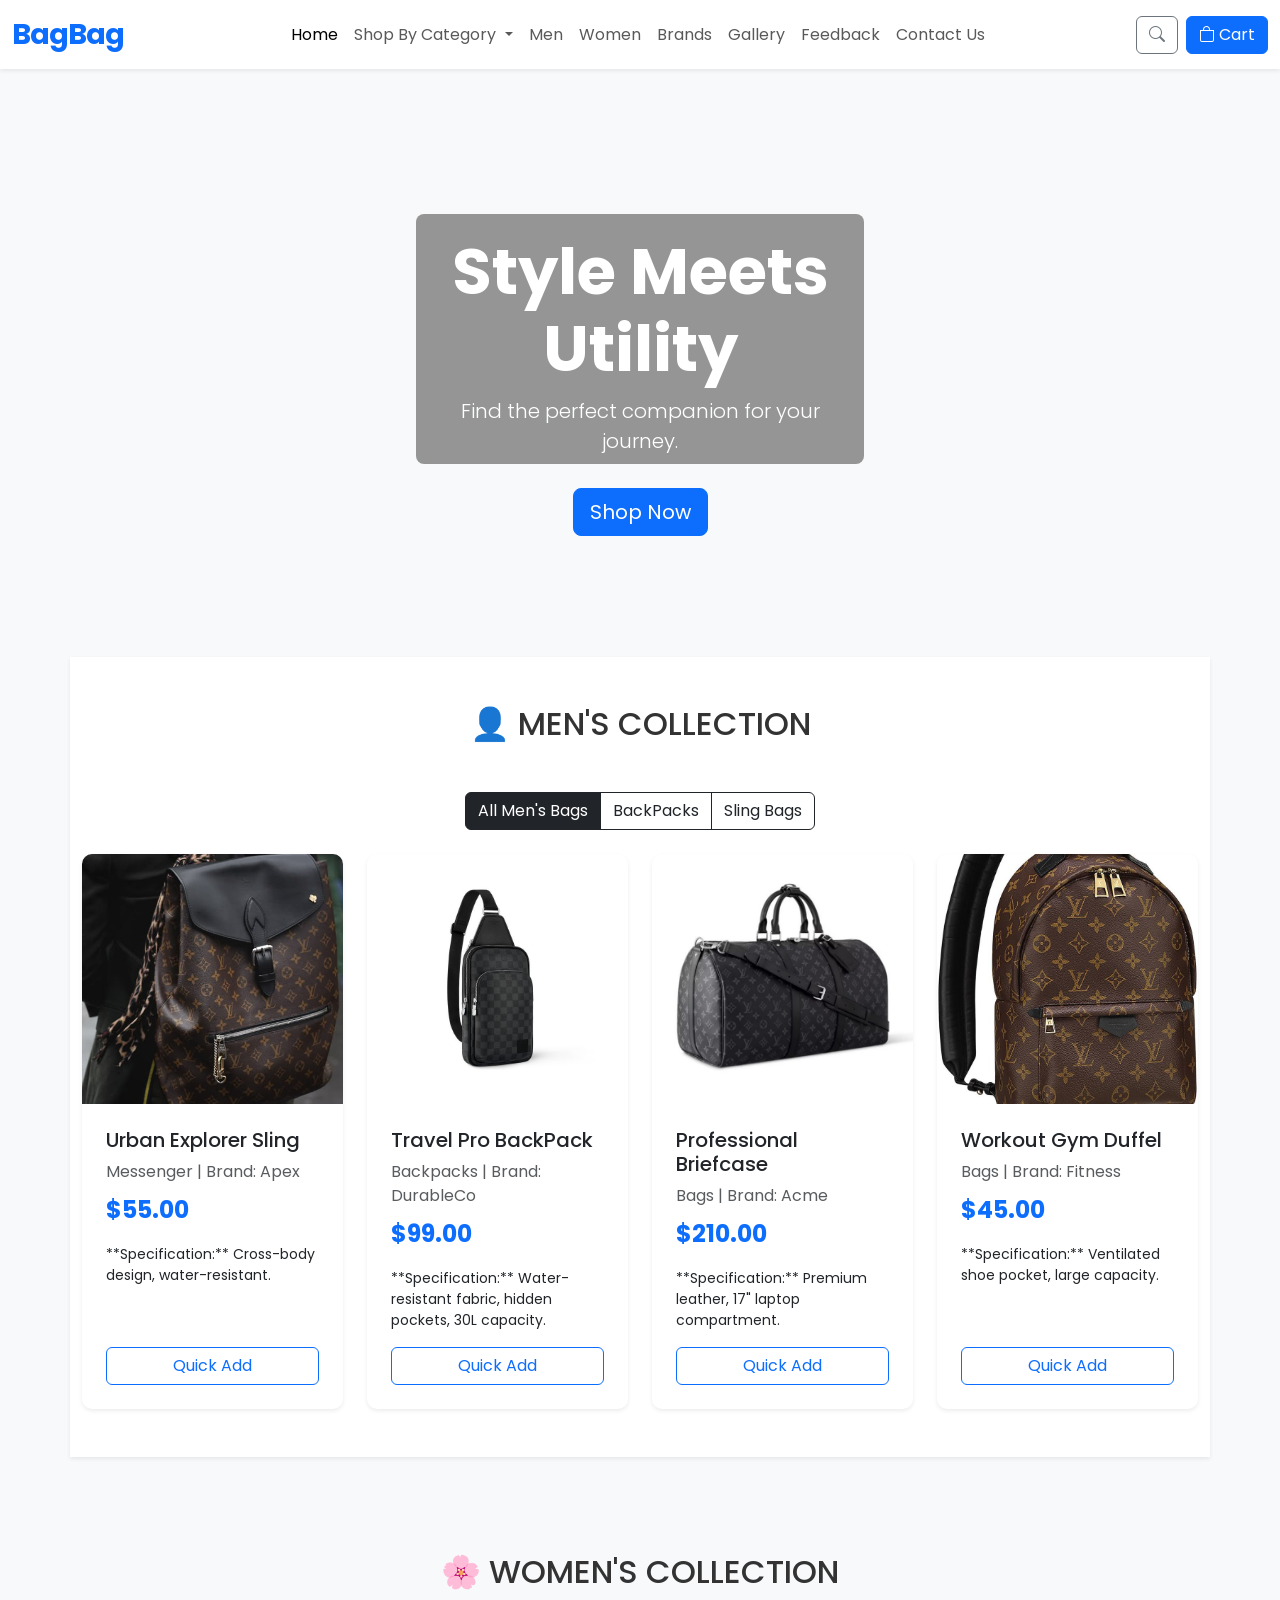
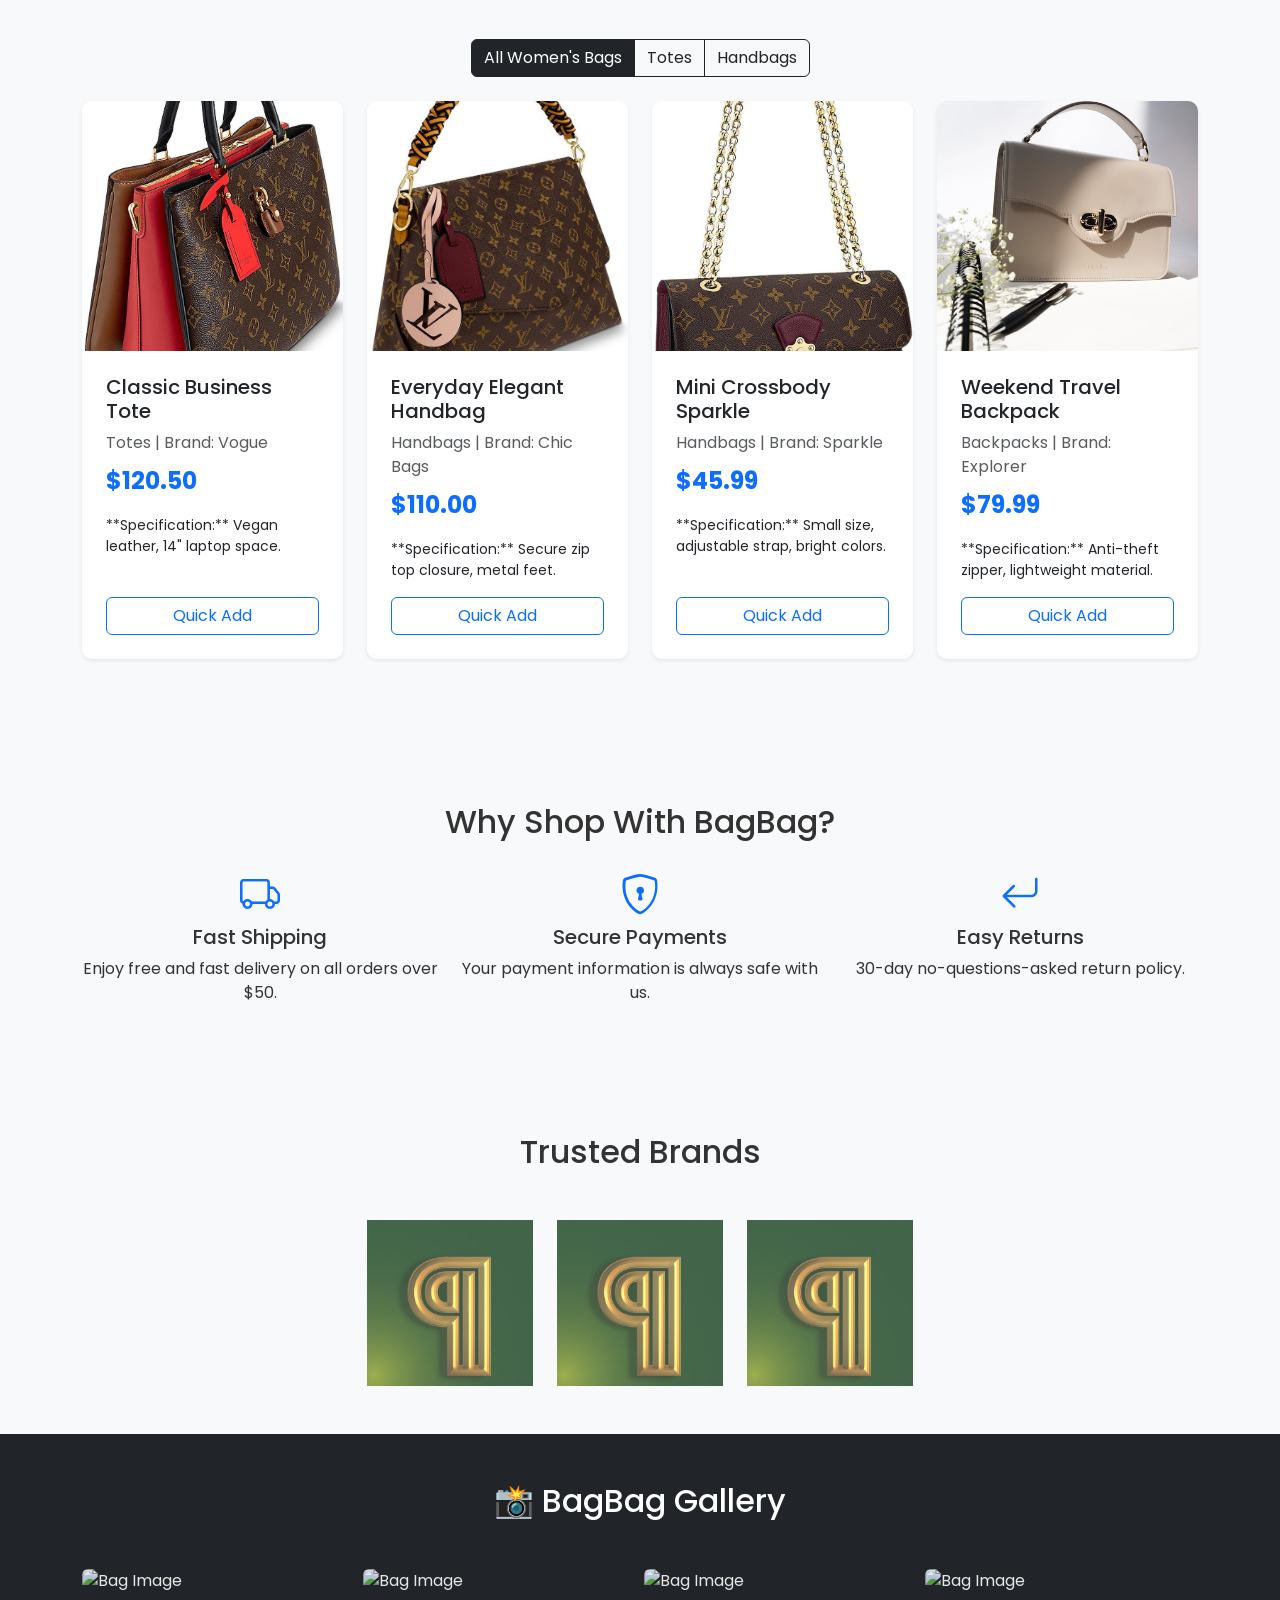
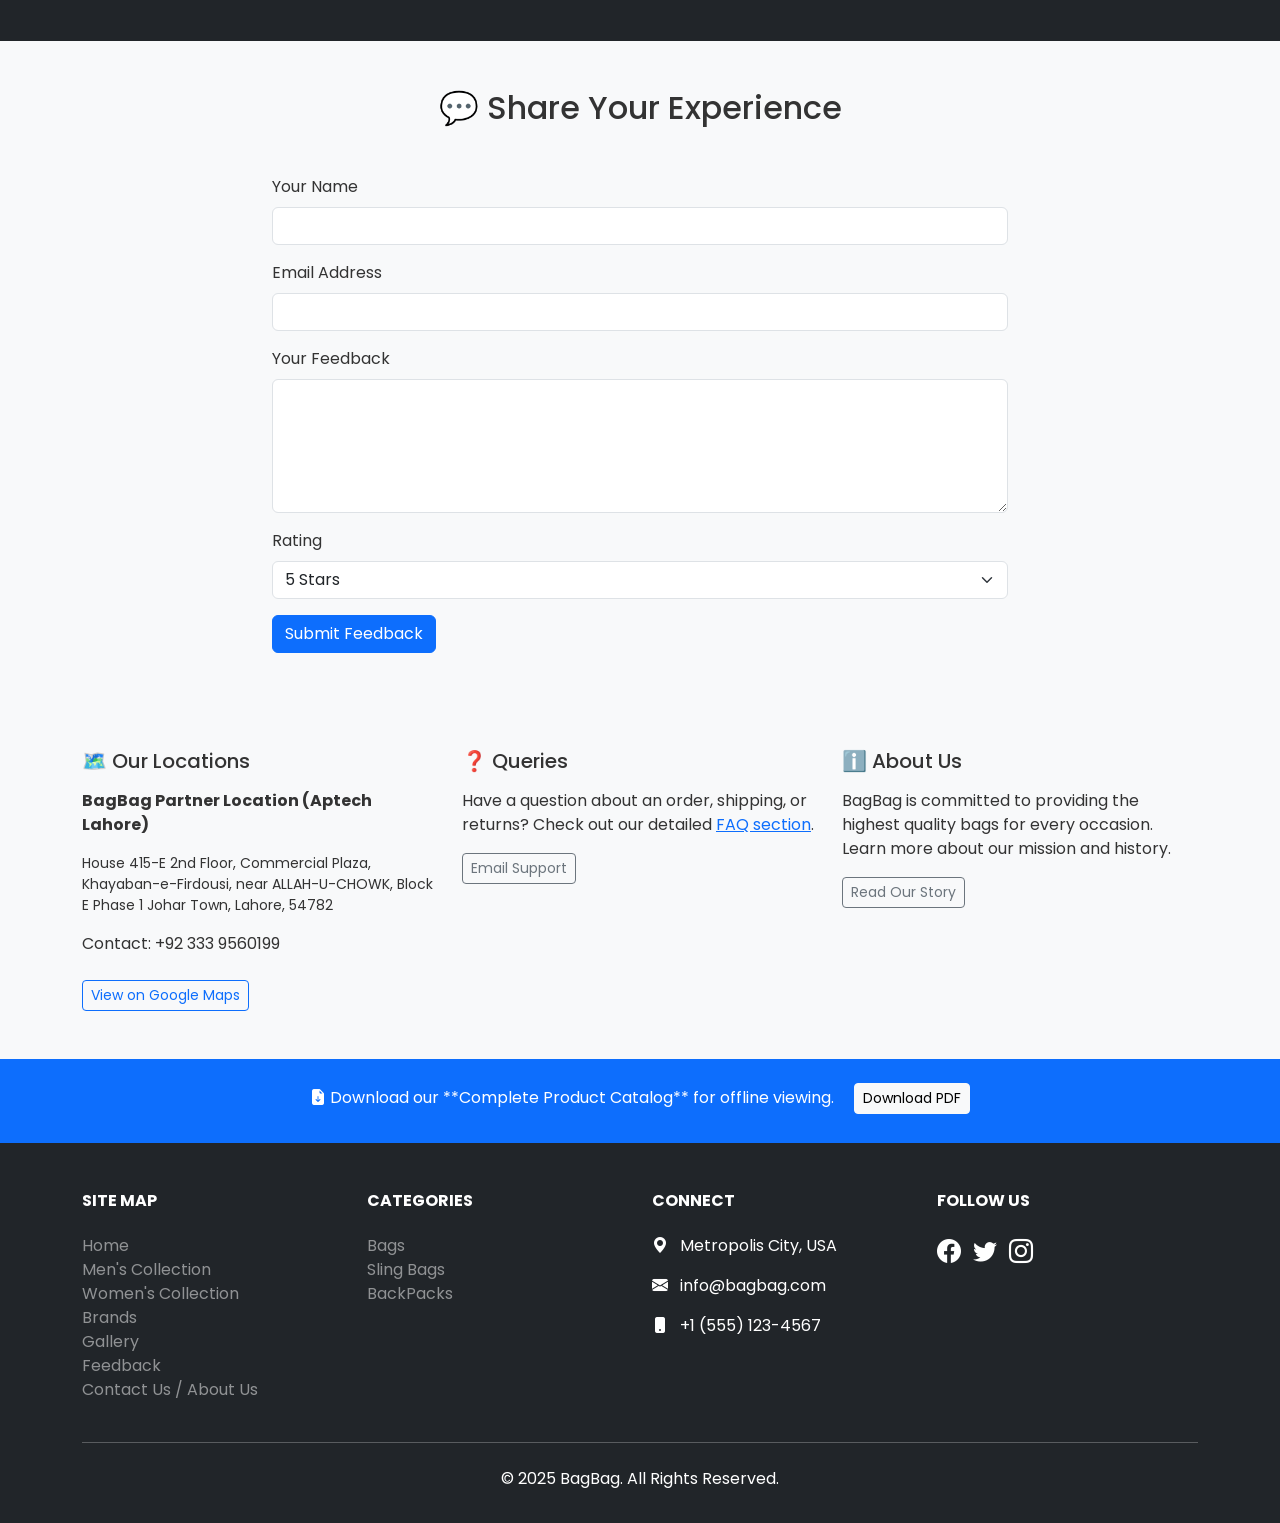
==== index.html @ d4107bd5 "Add files via upload" ====
<!DOCTYPE html>
<html lang="en">
<head>
    <meta charset="UTF-8">
    <meta name="viewport" content="width=device-width, initial-scale=1.0">
    <title>BagBag - Your Perfect Bag Awaits</title>
    <link href="https://cdn.jsdelivr.net/npm/bootstrap@5.3.3/dist/css/bootstrap.min.css" rel="stylesheet">
    <link rel="stylesheet" href="https://cdn.jsdelivr.net/npm/bootstrap-icons@1.11.3/font/bootstrap-icons.min.css">
    <link href="https://fonts.googleapis.com/css2?family=Poppins:wght@300;400;600;700&display=swap" rel="stylesheet">
    <link rel="stylesheet" href="style.css">
</head>
<body>

    <header class="sticky-top">
        <nav class="navbar navbar-expand-lg navbar-light bg-white shadow-sm">
            <div class="container-fluid">
                <a class="navbar-brand fw-bold text-primary" href="#">BagBag</a>
                <button class="navbar-toggler" type="button" data-bs-toggle="collapse" data-bs-target="#navbarNav" aria-controls="navbarNav" aria-expanded="false" aria-label="Toggle navigation">
                    <span class="navbar-toggler-icon"></span>
                </button>
                
                <div class="collapse navbar-collapse" id="navbarNav">
                    <ul class="navbar-nav mx-auto"> <li class="nav-item"><a class="nav-link active" href="#home">Home</a></li>
                        <li class="nav-item dropdown">
                            <a class="nav-link dropdown-toggle" href="#" id="navbarDropdown" role="button" data-bs-toggle="dropdown" aria-expanded="false">
                                Shop By Category
                            </a>
                            <ul class="dropdown-menu" aria-labelledby="navbarDropdown">
                                <li><a class="dropdown-item" href="#men">Men's Bags</a></li> 
                                <li><a class="dropdown-item" href="#women">Women's Bags</a></li>
                                <li><hr class="dropdown-divider"></li>
                                <li><a class="dropdown-item" href="#men">Shop All</a></li>
                            </ul>
                        </li>
                        <li class="nav-item"><a class="nav-link" href="#men">Men</a></li>
                        <li class="nav-item"><a class="nav-link" href="#women">Women</a></li>
                        <li class="nav-item"><a class="nav-link" href="#brands">Brands</a></li>
                        <li class="nav-item"><a class="nav-link" href="#gallery">Gallery</a></li>
                        <li class="nav-item"><a class="nav-link" href="#feedback">Feedback</a></li>
                        <li class="nav-item"><a class="nav-link" href="#contact">Contact Us</a></li>
                    </ul>
                </div>

                <div class="d-flex order-lg-last order-first">
                    <button class="btn btn-outline-secondary me-2 d-none d-md-block" type="button"><i class="bi bi-search"></i></button>
                    <button class="btn btn-primary position-relative" type="button">
                        <i class="bi bi-bag"></i> Cart 
                        <span id="cart-count" class="position-absolute top-0 start-100 translate-middle badge rounded-pill bg-danger">
                            0
                            <span class="visually-hidden">items in cart</span>
                        </span>
                    </button>
                </div>
            </div>
        </nav>
    </header>

    <main>
        <section id="home" class="hero-section mb-5">
            <div id="bagCarousel" class="carousel slide" data-bs-ride="carousel">
                <div class="carousel-inner">
                    <div class="carousel-item active" style="background-image: url('placeholder-bag1.jpg');">
                        <div class="carousel-caption d-block">
                            <h1 class="display-3 fw-bold">Style Meets Utility</h1>
                            <p class="lead">Find the perfect companion for your journey.</p>
                            <a href="#shop-all" class="btn btn-primary btn-lg mt-3">Shop Now</a>
                        </div>
                    </div>
                    <div class="carousel-item" style="background-image: url('placeholder-bag2.jpg');">
                        <div class="carousel-caption d-block">
                            <h1 class="display-3 fw-bold">New Arrivals: BackPacks</h1>
                            <p class="lead">Durable, stylish, and ready for adventure.</p>
                            <a href="#backpacks" class="btn btn-outline-light btn-lg mt-3">Explore BackPacks</a>
                        </div>
                    </div>
                </div>
            </div>
        </section>

        <section id="men" class="container py-5 bg-white shadow-sm mb-5">
            <h2 class="text-center mb-5 text-uppercase">👤 Men's Collection</h2>
            <div class="row mb-4">
                <div class="col text-center">
                    <div class="btn-group" role="group" aria-label="Men's Category Filter">
                        <button type="button" class="btn btn-outline-dark active filter-btn" data-gender="men" data-category="all">All Men's Bags</button>
                        <button type="button" class="btn btn-outline-dark filter-btn" data-gender="men" data-category="backpacks">BackPacks</button>
                        <button type="button" class="btn btn-outline-dark filter-btn" data-gender="men" data-category="messenger">Sling Bags</button>
                    </div>
                </div>
            </div>
            <div id="men-product-list" class="row row-cols-1 row-cols-md-2 row-cols-lg-4 g-4 product-list-container">
            </div>
        </section>

        <section id="women" class="container py-5 bg-light mb-5">
            <h2 class="text-center mb-5 text-uppercase">🌸 Women's Collection</h2>
            <div class="row mb-4">
                <div class="col text-center">
                    <div class="btn-group" role="group" aria-label="Women's Category Filter">
                        <button type="button" class="btn btn-outline-dark active filter-btn" data-gender="women" data-category="all">All Women's Bags</button>
                        <button type="button" class="btn btn-outline-dark filter-btn" data-gender="women" data-category="totes">Totes</button>
                        <button type="button" class="btn btn-outline-dark filter-btn" data-gender="women" data-category="handbags">Handbags</button>
                    </div>
                </div>
            </div>
            <div id="women-product-list" class="row row-cols-1 row-cols-md-2 row-cols-lg-4 g-4 product-list-container">
            </div>
        </section>

        <section id="facilities" class="bg-light py-5">
            <div class="container text-center">
                <h2 class="mb-4">Why Shop With BagBag?</h2>
                <div class="row">
                    <div class="col-md-4 mb-3">
                        <i class="bi bi-truck fs-1 text-primary"></i>
                        <h5>Fast Shipping</h5>
                        <p>Enjoy free and fast delivery on all orders over $50.</p>
                    </div>
                    <div class="col-md-4 mb-3">
                        <i class="bi bi-shield-lock fs-1 text-primary"></i>
                        <h5>Secure Payments</h5>
                        <p>Your payment information is always safe with us.</p>
                    </div>
                    <div class="col-md-4 mb-3">
                        <i class="bi bi-arrow-return-left fs-1 text-primary"></i>
                        <h5>Easy Returns</h5>
                        <p>30-day no-questions-asked return policy.</p>
                    </div>
                </div>
            </div>
        </section>

        <section id="brands" class="container py-5">
            <h2 class="text-center mb-5">Trusted Brands</h2>
            <div class="row justify-content-center align-items-center">
                <div class="col-4 col-md-2 text-center"><img src="img/brands name/premium_photo-1668902224245-0f09f90a7a15.jpg" alt="Brand Logo" class="img-fluid opacity-75"></div>
                <div class="col-4 col-md-2 text-center"><img src="img/brands name/premium_photo-1668902224245-0f09f90a7a15.jpg" alt="Brand Logo" class="img-fluid opacity-75"></div>
                <div class="col-4 col-md-2 text-center"><img src="img/brands name/premium_photo-1668902224245-0f09f90a7a15.jpg" alt="Brand Logo" class="img-fluid opacity-75"></div>
                </div>
        </section>

        <section id="gallery" class="container-fluid py-5 bg-dark text-white">
            <div class="container">
                <h2 class="text-center mb-5">📸 BagBag Gallery</h2>
                <div class="row g-2" id="image-gallery">
                    <div class="col-lg-3 col-md-4 col-sm-6"><img src="placeholder-g1.jpg" alt="Bag Image" class="img-fluid rounded gallery-item"></div>
                    <div class="col-lg-3 col-md-4 col-sm-6"><img src="placeholder-g2.jpg" alt="Bag Image" class="img-fluid rounded gallery-item"></div>
                    <div class="col-lg-3 col-md-4 col-sm-6"><img src="placeholder-g3.jpg" alt="Bag Image" class="img-fluid rounded gallery-item"></div>
                    <div class="col-lg-3 col-md-4 col-sm-6"><img src="placeholder-g4.jpg" alt="Bag Image" class="img-fluid rounded gallery-item"></div>
                </div>
            </div>
        </section>

        <section id="feedback" class="container py-5">
            <h2 class="text-center mb-5">💬 Share Your Experience</h2>
            <div class="row justify-content-center">
                <div class="col-md-8">
                    <form id="feedbackForm">
                        <div class="mb-3">
                            <label for="feedbackName" class="form-label">Your Name</label>
                            <input type="text" class="form-control" id="feedbackName" required>
                        </div>
                        <div class="mb-3">
                            <label for="feedbackEmail" class="form-label">Email Address</label>
                            <input type="email" class="form-control" id="feedbackEmail" required>
                        </div>
                        <div class="mb-3">
                            <label for="feedbackMessage" class="form-label">Your Feedback</label>
                            <textarea class="form-control" id="feedbackMessage" rows="5" required></textarea>
                        </div>
                        <div class="mb-3">
                            <label for="feedbackRating" class="form-label">Rating</label>
                            <select class="form-select" id="feedbackRating">
                                <option selected>5 Stars</option>
                                <option value="4">4 Stars</option>
                                <option value="3">3 Stars</option>
                                <option value="2">2 Stars</option>
                                <option value="1">1 Star</option>
                            </select>
                        </div>
                        <button type="submit" class="btn btn-primary">Submit Feedback</button>
                    </form>
                    <div id="feedback-success" class="alert alert-success mt-3 d-none" role="alert">
                        Thank you for your valuable feedback!
                    </div>
                </div>
            </div>
        </section>

        <section id="contact" class="bg-light py-5">
            <div class="container">
                <div class="row">
                    <div class="col-md-4">
                        <h5 class="mb-3">🗺️ Our Locations</h5>
                        <p class="fw-bold">BagBag Partner Location (Aptech Lahore)</p>
                        <p class="small">House 415-E 2nd Floor, Commercial Plaza, Khayaban-e-Firdousi, near ALLAH-U-CHOWK, Block E Phase 1 Johar Town, Lahore, 54782</p>
                        <p>Contact: +92 333 9560199</p>
                        <a href="https://maps.google.com/?cid=15862372759901888853&g_mp=Cidnb29nbGUubWFwcy5wbGFjZXMudjEuUGxhY2VzLlNlYXJjaFRleHQ" target="_blank" class="btn btn-sm btn-outline-primary mt-2">View on Google Maps</a>
                    </div>
                    <div class="col-md-4">
                        <h5 class="mb-3">❓ Queries</h5>
                        <p>Have a question about an order, shipping, or returns? Check out our detailed <a href="#" class="text-primary">FAQ section</a>.</p>
                        <a href="mailto:support@bagbag.com" class="btn btn-sm btn-outline-secondary">Email Support</a>
                    </div>
                    <div class="col-md-4">
                        <h5 class="mb-3">ℹ️ About Us</h5>
                        <p>BagBag is committed to providing the highest quality bags for every occasion. Learn more about our mission and history.</p>
                        <a href="#" class="btn btn-sm btn-outline-secondary">Read Our Story</a>
                    </div>
                </div>
            </div>
        </section>

        <section id="download" class="text-center py-4 bg-primary text-white">
            <p class="mb-0">
                <i class="bi bi-file-earmark-arrow-down-fill"></i> Download our **Complete Product Catalog** for offline viewing.
                <a href="catalog.pdf" class="btn btn-light btn-sm ms-3" download>Download PDF</a>
            </p>
        </section>

    </main>

    <div class="modal fade" id="productDetailModal" tabindex="-1" aria-labelledby="productDetailModalLabel" aria-hidden="true">
        <div class="modal-dialog modal-dialog-centered modal-lg">
            <div class="modal-content">
                <div class="modal-header">
                    <h5 class="modal-title" id="productDetailModalLabel">Product Details</h5>
                    <button type="button" class="btn-close" data-bs-dismiss="modal" aria-label="Close"></button>
                </div>
                <div class="modal-body row">
                    <div class="col-md-5">
                        <img id="modal-product-img" src="" class="img-fluid rounded" alt="Product Image">
                    </div>
                    <div class="col-md-7">
                        <h2 id="modal-product-name" class="fw-bold text-primary"></h2>
                        <p class="text-muted"><span id="modal-product-brand"></span> | <span id="modal-product-category"></span></p>
                        <h3 class="text-danger fw-bold my-3">$<span id="modal-product-price"></span></h3>
                        <p class="lead" id="modal-product-spec"></p>
                        <div class="d-grid mt-4">
                            <button id="modal-add-to-cart-btn" class="btn btn-primary btn-lg"><i class="bi bi-cart-plus me-2"></i> Add to Cart</button>
                        </div>
                    </div>
                </div>
            </div>
        </div>
    </div>

    <footer class="bg-dark text-white pt-5 pb-3">
        <div class="container">
            <div class="row">
                <div class="col-md-3">
                    <h6 class="text-uppercase mb-4 fw-bold">Site Map</h6>
                    <ul class="list-unstyled">
                        <li><a href="#home" class="text-white-50 text-decoration-none">Home</a></li>
                        <li><a href="#men" class="text-white-50 text-decoration-none">Men's Collection</a></li>
                        <li><a href="#women" class="text-white-50 text-decoration-none">Women's Collection</a></li>
                        <li><a href="#brands" class="text-white-50 text-decoration-none">Brands</a></li>
                        <li><a href="#gallery" class="text-white-50 text-decoration-none">Gallery</a></li>
                        <li><a href="#feedback" class="text-white-50 text-decoration-none">Feedback</a></li>
                        <li><a href="#contact" class="text-white-50 text-decoration-none">Contact Us / About Us</a></li>
                    </ul>
                </div>
                <div class="col-md-3">
                    <h6 class="text-uppercase mb-4 fw-bold">Categories</h6>
                    <ul class="list-unstyled">
                        <li><a href="#bags" class="text-white-50 text-decoration-none">Bags</a></li>
                        <li><a href="#sling-bags" class="text-white-50 text-decoration-none">Sling Bags</a></li>
                        <li><a href="#backpacks" class="text-white-50 text-decoration-none">BackPacks</a></li>
                    </ul>
                </div>
                <div class="col-md-3">
                    <h6 class="text-uppercase mb-4 fw-bold">Connect</h6>
                    <p><i class="bi bi-geo-alt-fill me-2"></i> Metropolis City, USA</p>
                    <p><i class="bi bi-envelope-fill me-2"></i> info@bagbag.com</p>
                    <p><i class="bi bi-phone-fill me-2"></i> +1 (555) 123-4567</p>
                </div>
                <div class="col-md-3">
                    <h6 class="text-uppercase mb-4 fw-bold">Follow Us</h6>
                    <a href="#" class="text-white me-2"><i class="bi bi-facebook fs-4"></i></a>
                    <a href="#" class="text-white me-2"><i class="bi bi-twitter fs-4"></i></a>
                    <a href="#" class="text-white me-2"><i class="bi bi-instagram fs-4"></i></a>
                </div>
            </div>
            <hr class="my-4">
            <div class="text-center">
                <p>&copy; 2025 BagBag. All Rights Reserved.</p>
            </div>
        </div>
    </footer>

    <script src="https://cdn.jsdelivr.net/npm/bootstrap@5.3.3/dist/js/bootstrap.bundle.min.js"></script>
    <script src="script.js"></script>
</body>
</html>
---- style.css ----
/* Custom CSS for BagBag Website (style.css) */

/* General Body and Typography */
body {
    font-family: 'Poppins', sans-serif;
    color: #333;
    background-color: #f8f9fa;
}

/* Header/Navigation */
.navbar-brand {
    font-size: 1.8rem;
    letter-spacing: -1px;
}

.nav-link:hover {
    color: #0d6efd !important;
    border-bottom: 2px solid #0d6efd;
}

/* Hero Section */
.hero-section .carousel-item {
    height: 60vh;
    min-height: 400px;
    background-size: cover;
    background-position: center;
    position: relative;
}

.hero-section .carousel-caption {
    background: rgba(0, 0, 0, 0.4);
    padding: 20px;
    border-radius: 8px;
    position: absolute;
    top: 50%;
    left: 50%;
    transform: translate(-50%, -50%);
    color: white;
}

/* Product Cards */
.product-card {
    transition: transform 0.3s ease-in-out, box-shadow 0.3s ease-in-out;
    border: none;
    border-radius: 10px;
    overflow: hidden;
    cursor: pointer; /* Indicate it's clickable */
}

.product-card:hover {
    transform: translateY(-5px);
    box-shadow: 0 10px 20px rgba(0, 0, 0, 0.1) !important;
}

.product-card .card-img-top {
    height: 250px;
    object-fit: cover;
}

.product-card .card-body {
    padding: 1.5rem;
}

/* Gallery Section */
#image-gallery .gallery-item {
    cursor: pointer;
    transition: transform 0.3s ease;
    filter: brightness(0.9);
}

#image-gallery .gallery-item:hover {
    transform: scale(1.03);
    filter: brightness(1);
}

/* Footer Styling */
footer {
    border-top: 5px solid #0d6efd;
}

/* =================================== */
/* RESPONSIVE MEDIA QUERIES */
/* =================================== */

/* Extra Small to Small Devices (Mobile Phones: < 768px) */
@media (max-width: 767.98px) {
    
    /* Adjust container padding */
    .container, .container-fluid {
        padding-left: 10px;
        padding-right: 10px;
    }

    /* Smaller hero section on mobile */
    .hero-section .carousel-item {
        height: 50vh;
        min-height: 300px;
    }

    /* Adjust Carousel Caption text size */
    .hero-section .carousel-caption h1 {
        font-size: 1.8rem;
    }
    .hero-section .carousel-caption p {
        font-size: 0.9rem;
    }

    /* Product Cards - Show 2 columns on small screens */
    .row.row-cols-md-2 {
        --bs-columns: 2;
    }

    /* Filter Buttons - Stack vertically */
    .btn-group {
        display: flex;
        flex-direction: column; /* Stack buttons vertically */
    }
    .btn-group .btn {
        margin-bottom: 5px; /* Add space between stacked buttons */
        width: 100%; /* Make buttons full width */
    }
    
    /* Product list container spacing */
    .product-list-container {
        --bs-gutter-x: 1rem;
        --bs-gutter-y: 1rem;
    }
}

/* Medium Devices (Tablets: 768px - 991.98px) */
@media (min-width: 768px) and (max-width: 991.98px) {
    /* Product Cards - Show 3 columns on tablets */
    .row.row-cols-lg-4 {
        --bs-columns: 3 !important;
    }
}
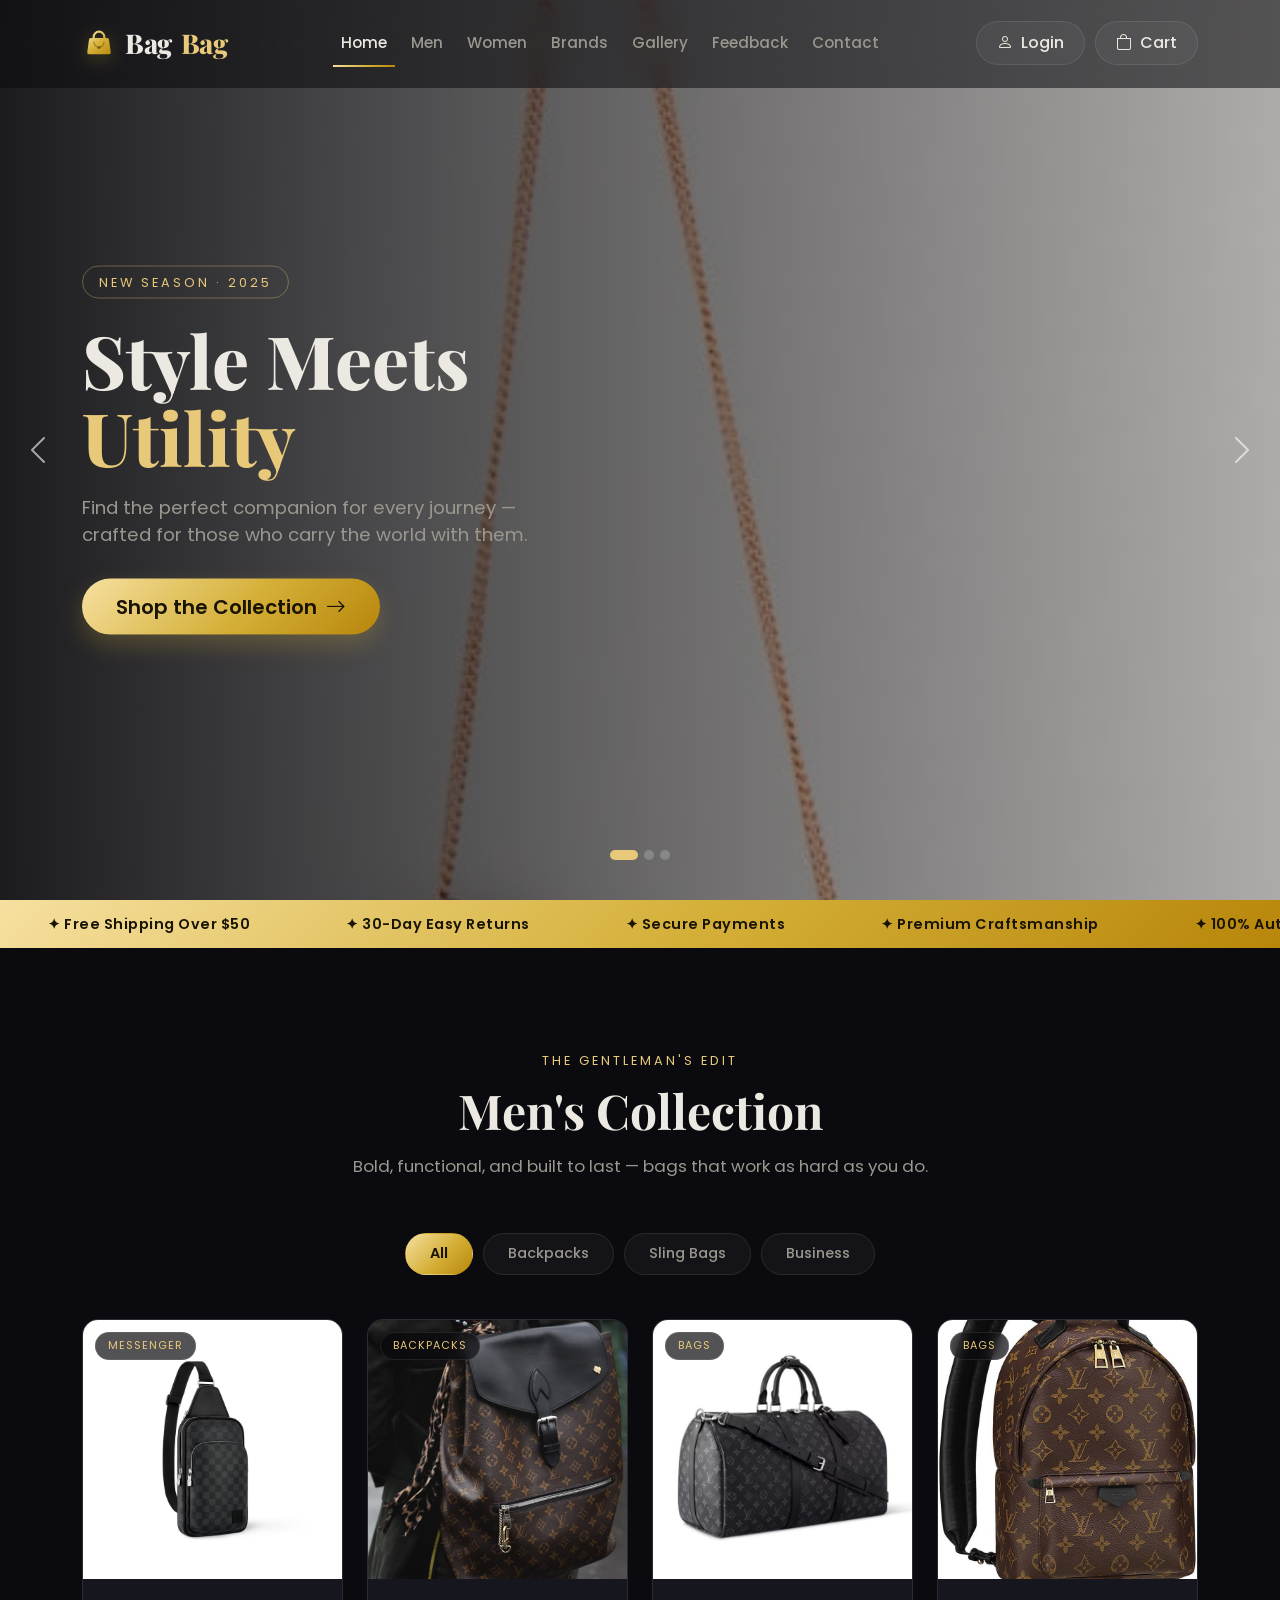
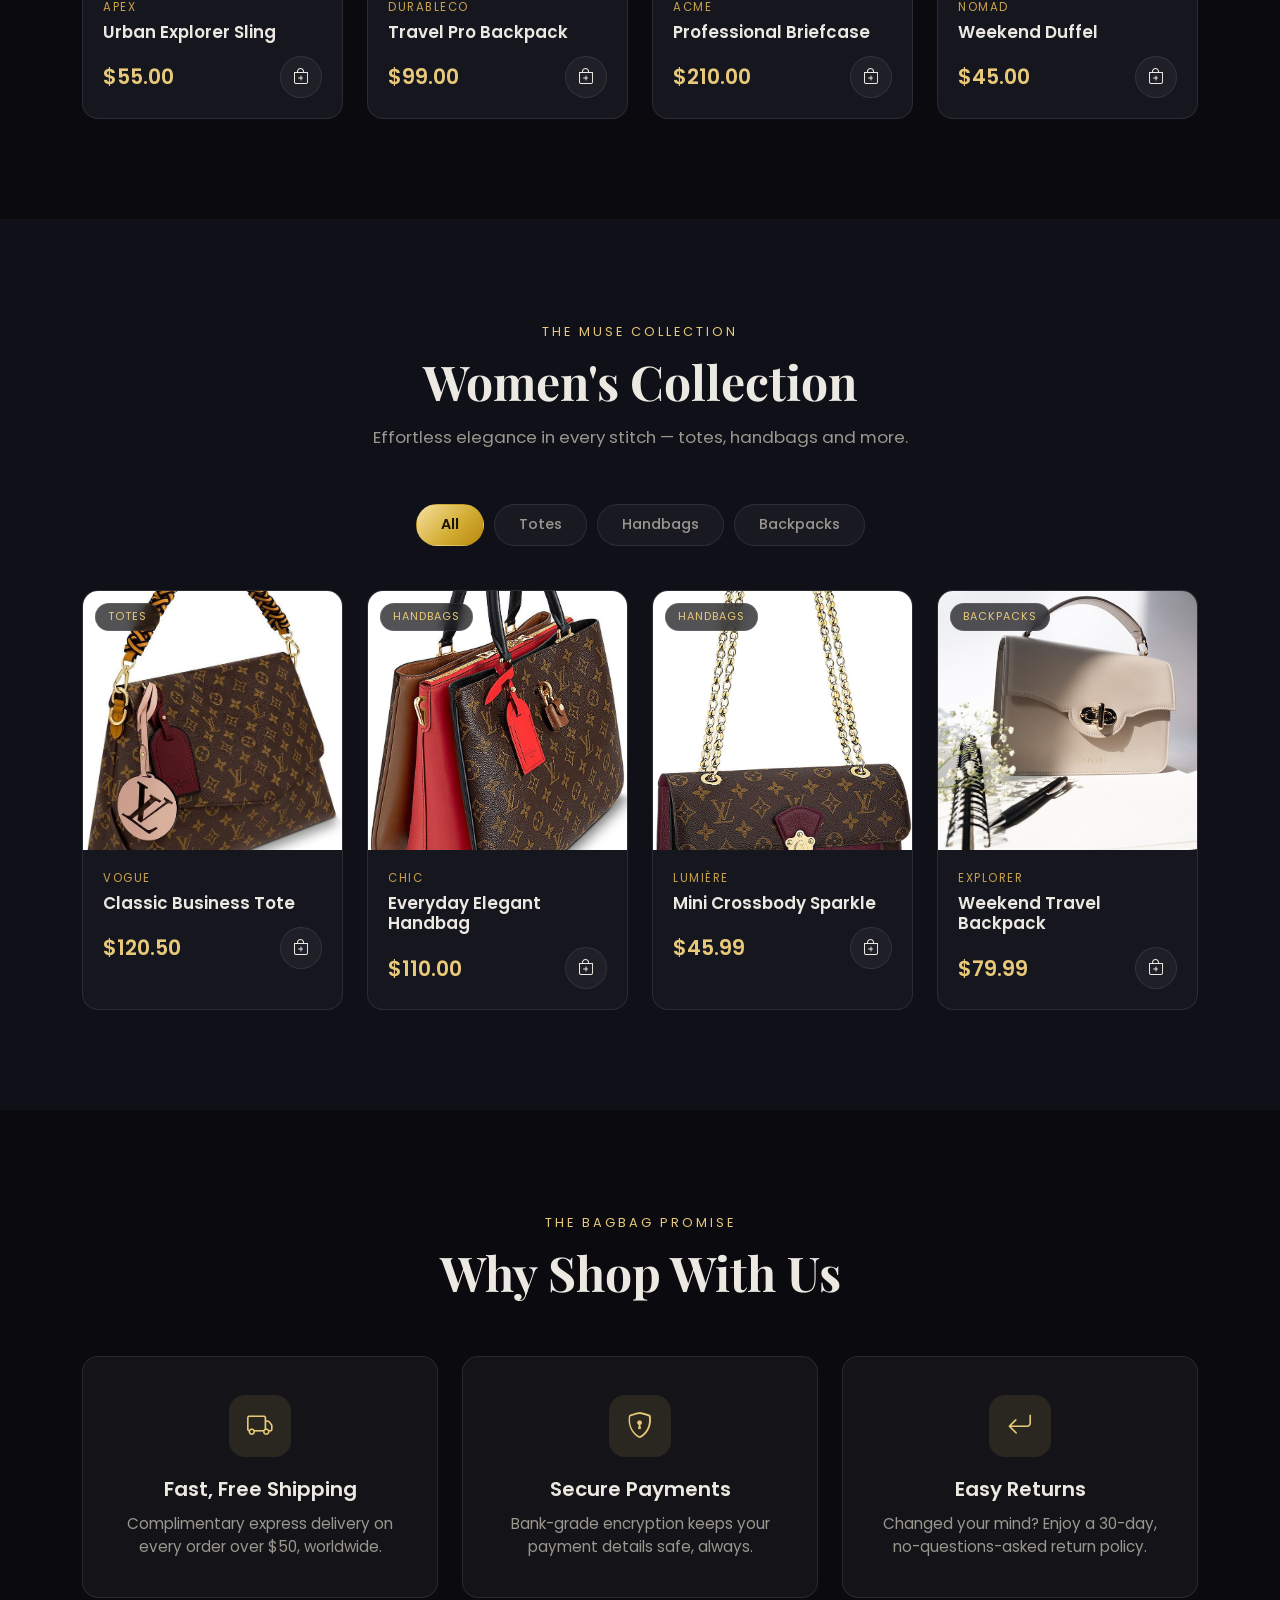
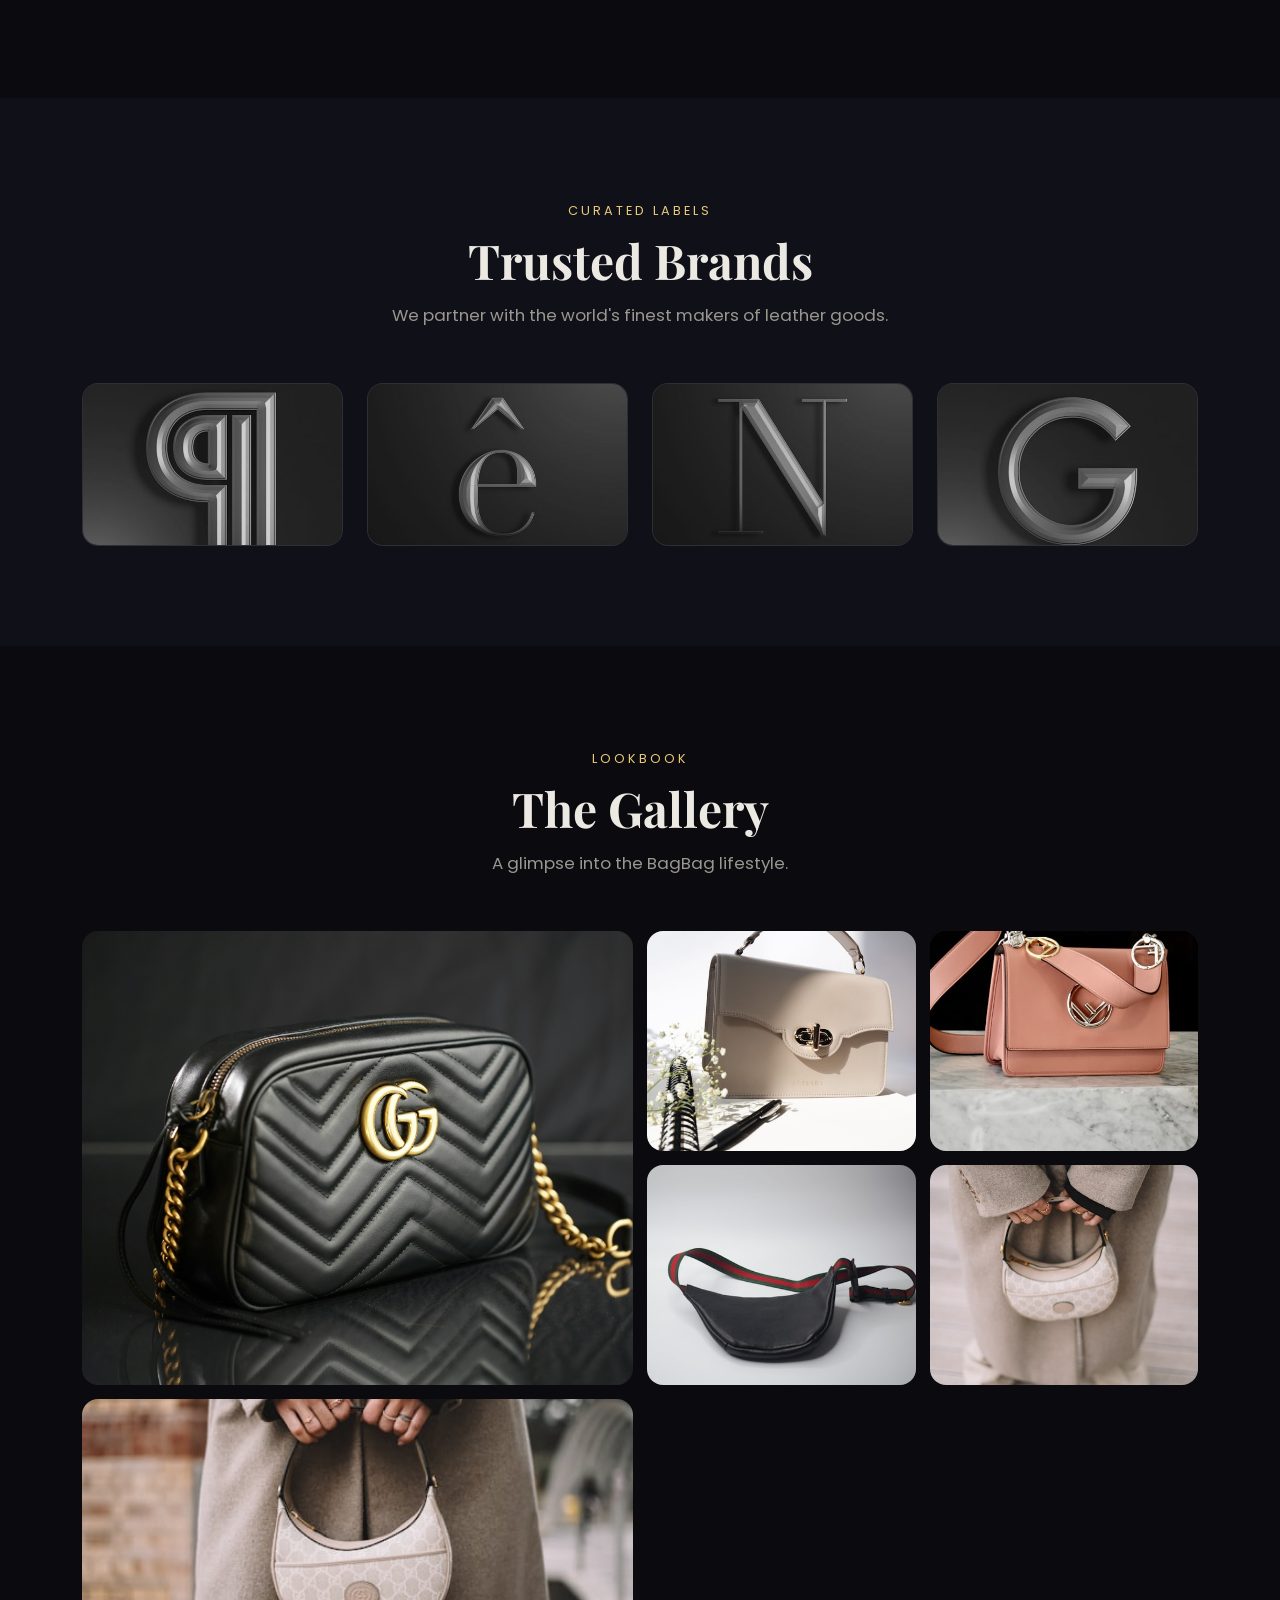
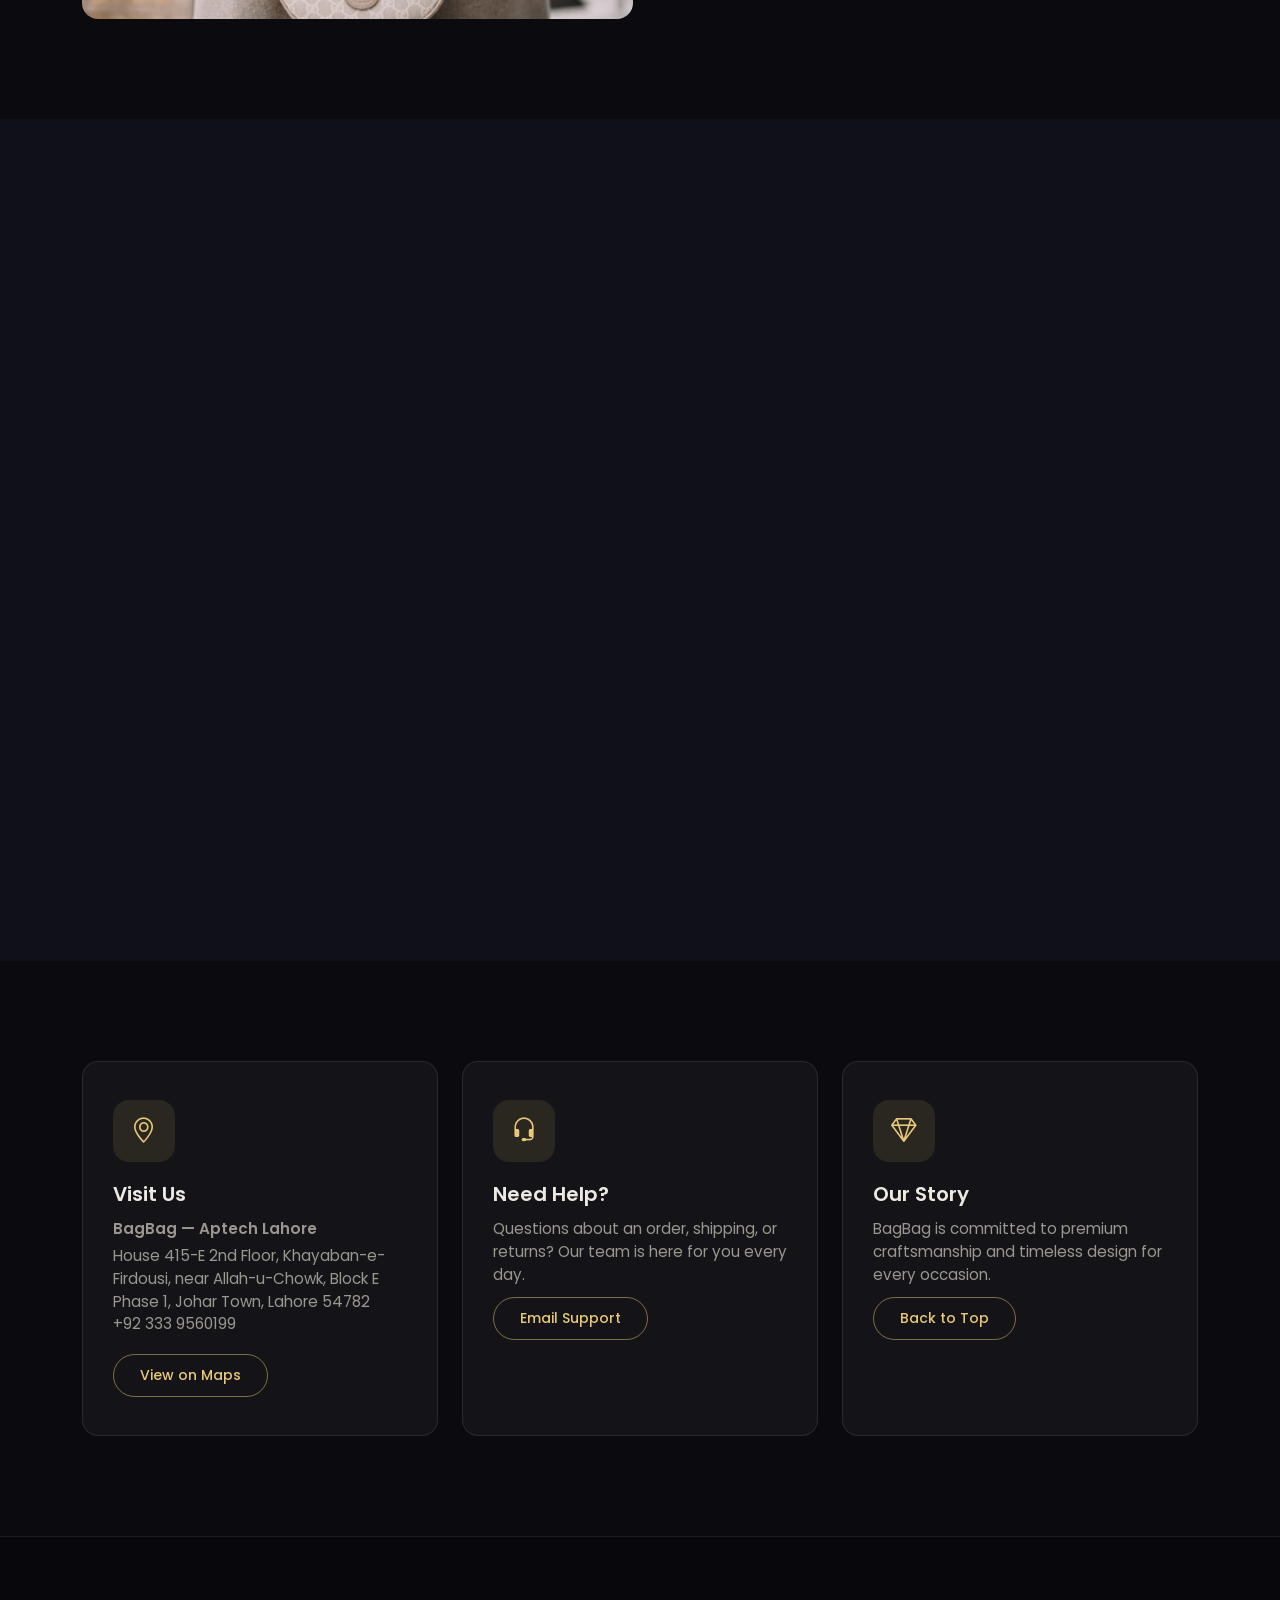
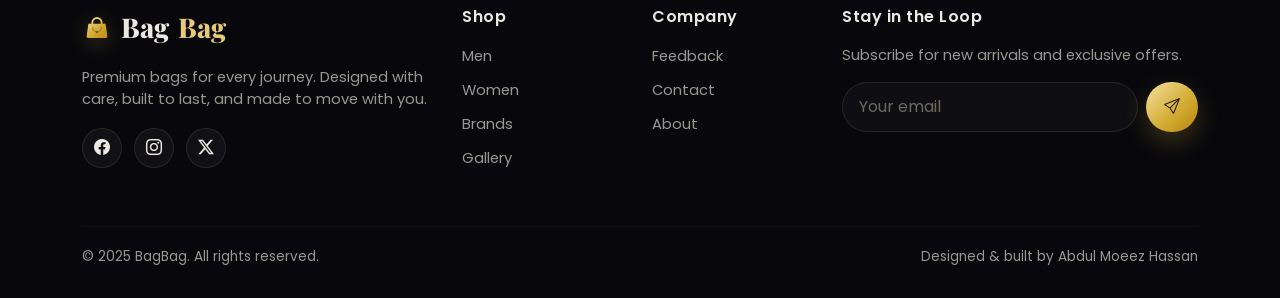
==== commit 5982b951: "Redesign BagBag: premium dark-luxury theme, cart drawer, auth pages & logo - Full visual redesign (d" ====
--- a/index.html
+++ b/index.html
@@ -3,241 +3,316 @@
 <head>
     <meta charset="UTF-8">
     <meta name="viewport" content="width=device-width, initial-scale=1.0">
-    <title>BagBag - Your Perfect Bag Awaits</title>
+    <title>BagBag — Luxury Bags for Every Journey</title>
+    <meta name="description" content="BagBag — a curated collection of premium bags, backpacks, totes and handbags. Style meets utility." />
+    <link rel="icon" type="image/svg+xml" href="logo.svg" />
+
     <link href="https://cdn.jsdelivr.net/npm/bootstrap@5.3.3/dist/css/bootstrap.min.css" rel="stylesheet">
     <link rel="stylesheet" href="https://cdn.jsdelivr.net/npm/bootstrap-icons@1.11.3/font/bootstrap-icons.min.css">
-    <link href="https://fonts.googleapis.com/css2?family=Poppins:wght@300;400;600;700&display=swap" rel="stylesheet">
+    <link rel="preconnect" href="https://fonts.googleapis.com">
+    <link rel="preconnect" href="https://fonts.gstatic.com" crossorigin>
+    <link href="https://fonts.googleapis.com/css2?family=Playfair+Display:wght@500;600;700;800&family=Poppins:wght@300;400;500;600&display=swap" rel="stylesheet">
     <link rel="stylesheet" href="style.css">
 </head>
 <body>
 
-    <header class="sticky-top">
-        <nav class="navbar navbar-expand-lg navbar-light bg-white shadow-sm">
-            <div class="container-fluid">
-                <a class="navbar-brand fw-bold text-primary" href="#">BagBag</a>
+    <!-- ===== NAVBAR ===== -->
+    <header>
+        <nav class="navbar navbar-expand-lg fixed-top glass-nav" id="mainNav">
+            <div class="container">
+                <a class="navbar-brand" href="#home"><img src="logo.svg" alt="" class="brand-mark">Bag<span>Bag</span></a>
                 <button class="navbar-toggler" type="button" data-bs-toggle="collapse" data-bs-target="#navbarNav" aria-controls="navbarNav" aria-expanded="false" aria-label="Toggle navigation">
-                    <span class="navbar-toggler-icon"></span>
+                    <i class="bi bi-list"></i>
                 </button>
-                
+
                 <div class="collapse navbar-collapse" id="navbarNav">
-                    <ul class="navbar-nav mx-auto"> <li class="nav-item"><a class="nav-link active" href="#home">Home</a></li>
-                        <li class="nav-item dropdown">
-                            <a class="nav-link dropdown-toggle" href="#" id="navbarDropdown" role="button" data-bs-toggle="dropdown" aria-expanded="false">
-                                Shop By Category
-                            </a>
-                            <ul class="dropdown-menu" aria-labelledby="navbarDropdown">
-                                <li><a class="dropdown-item" href="#men">Men's Bags</a></li> 
-                                <li><a class="dropdown-item" href="#women">Women's Bags</a></li>
-                                <li><hr class="dropdown-divider"></li>
-                                <li><a class="dropdown-item" href="#men">Shop All</a></li>
-                            </ul>
-                        </li>
+                    <ul class="navbar-nav mx-auto">
+                        <li class="nav-item"><a class="nav-link active" href="#home">Home</a></li>
                         <li class="nav-item"><a class="nav-link" href="#men">Men</a></li>
                         <li class="nav-item"><a class="nav-link" href="#women">Women</a></li>
                         <li class="nav-item"><a class="nav-link" href="#brands">Brands</a></li>
                         <li class="nav-item"><a class="nav-link" href="#gallery">Gallery</a></li>
                         <li class="nav-item"><a class="nav-link" href="#feedback">Feedback</a></li>
-                        <li class="nav-item"><a class="nav-link" href="#contact">Contact Us</a></li>
+                        <li class="nav-item"><a class="nav-link" href="#contact">Contact</a></li>
                     </ul>
-                </div>
-
-                <div class="d-flex order-lg-last order-first">
-                    <button class="btn btn-outline-secondary me-2 d-none d-md-block" type="button"><i class="bi bi-search"></i></button>
-                    <button class="btn btn-primary position-relative" type="button">
-                        <i class="bi bi-bag"></i> Cart 
-                        <span id="cart-count" class="position-absolute top-0 start-100 translate-middle badge rounded-pill bg-danger">
-                            0
-                            <span class="visually-hidden">items in cart</span>
-                        </span>
-                    </button>
+                    <div class="nav-actions">
+                        <div id="account-area">
+                            <a href="login.html" class="btn btn-cart" id="login-link">
+                                <i class="bi bi-person"></i>
+                                <span>Login</span>
+                            </a>
+                        </div>
+                        <button class="btn btn-cart position-relative" type="button" data-bs-toggle="offcanvas" data-bs-target="#cartDrawer" aria-controls="cartDrawer">
+                            <i class="bi bi-bag"></i>
+                            <span>Cart</span>
+                            <span id="cart-count" class="cart-badge">0</span>
+                        </button>
+                    </div>
                 </div>
             </div>
         </nav>
     </header>
 
     <main>
-        <section id="home" class="hero-section mb-5">
-            <div id="bagCarousel" class="carousel slide" data-bs-ride="carousel">
+        <!-- ===== HERO ===== -->
+        <section id="home" class="hero-section">
+            <div id="bagCarousel" class="carousel slide carousel-fade" data-bs-ride="carousel">
                 <div class="carousel-inner">
-                    <div class="carousel-item active" style="background-image: url('placeholder-bag1.jpg');">
-                        <div class="carousel-caption d-block">
-                            <h1 class="display-3 fw-bold">Style Meets Utility</h1>
-                            <p class="lead">Find the perfect companion for your journey.</p>
-                            <a href="#shop-all" class="btn btn-primary btn-lg mt-3">Shop Now</a>
-                        </div>
-                    </div>
-                    <div class="carousel-item" style="background-image: url('placeholder-bag2.jpg');">
-                        <div class="carousel-caption d-block">
-                            <h1 class="display-3 fw-bold">New Arrivals: BackPacks</h1>
-                            <p class="lead">Durable, stylish, and ready for adventure.</p>
-                            <a href="#backpacks" class="btn btn-outline-light btn-lg mt-3">Explore BackPacks</a>
-                        </div>
-                    </div>
-                </div>
-            </div>
-        </section>
-
-        <section id="men" class="container py-5 bg-white shadow-sm mb-5">
-            <h2 class="text-center mb-5 text-uppercase">👤 Men's Collection</h2>
-            <div class="row mb-4">
-                <div class="col text-center">
-                    <div class="btn-group" role="group" aria-label="Men's Category Filter">
-                        <button type="button" class="btn btn-outline-dark active filter-btn" data-gender="men" data-category="all">All Men's Bags</button>
-                        <button type="button" class="btn btn-outline-dark filter-btn" data-gender="men" data-category="backpacks">BackPacks</button>
-                        <button type="button" class="btn btn-outline-dark filter-btn" data-gender="men" data-category="messenger">Sling Bags</button>
-                    </div>
-                </div>
-            </div>
-            <div id="men-product-list" class="row row-cols-1 row-cols-md-2 row-cols-lg-4 g-4 product-list-container">
-            </div>
-        </section>
-
-        <section id="women" class="container py-5 bg-light mb-5">
-            <h2 class="text-center mb-5 text-uppercase">🌸 Women's Collection</h2>
-            <div class="row mb-4">
-                <div class="col text-center">
-                    <div class="btn-group" role="group" aria-label="Women's Category Filter">
-                        <button type="button" class="btn btn-outline-dark active filter-btn" data-gender="women" data-category="all">All Women's Bags</button>
-                        <button type="button" class="btn btn-outline-dark filter-btn" data-gender="women" data-category="totes">Totes</button>
-                        <button type="button" class="btn btn-outline-dark filter-btn" data-gender="women" data-category="handbags">Handbags</button>
-                    </div>
-                </div>
-            </div>
-            <div id="women-product-list" class="row row-cols-1 row-cols-md-2 row-cols-lg-4 g-4 product-list-container">
-            </div>
-        </section>
-
-        <section id="facilities" class="bg-light py-5">
-            <div class="container text-center">
-                <h2 class="mb-4">Why Shop With BagBag?</h2>
-                <div class="row">
-                    <div class="col-md-4 mb-3">
-                        <i class="bi bi-truck fs-1 text-primary"></i>
-                        <h5>Fast Shipping</h5>
-                        <p>Enjoy free and fast delivery on all orders over $50.</p>
-                    </div>
-                    <div class="col-md-4 mb-3">
-                        <i class="bi bi-shield-lock fs-1 text-primary"></i>
-                        <h5>Secure Payments</h5>
-                        <p>Your payment information is always safe with us.</p>
-                    </div>
-                    <div class="col-md-4 mb-3">
-                        <i class="bi bi-arrow-return-left fs-1 text-primary"></i>
-                        <h5>Easy Returns</h5>
-                        <p>30-day no-questions-asked return policy.</p>
-                    </div>
-                </div>
-            </div>
-        </section>
-
-        <section id="brands" class="container py-5">
-            <h2 class="text-center mb-5">Trusted Brands</h2>
-            <div class="row justify-content-center align-items-center">
-                <div class="col-4 col-md-2 text-center"><img src="img/brands name/premium_photo-1668902224245-0f09f90a7a15.jpg" alt="Brand Logo" class="img-fluid opacity-75"></div>
-                <div class="col-4 col-md-2 text-center"><img src="img/brands name/premium_photo-1668902224245-0f09f90a7a15.jpg" alt="Brand Logo" class="img-fluid opacity-75"></div>
-                <div class="col-4 col-md-2 text-center"><img src="img/brands name/premium_photo-1668902224245-0f09f90a7a15.jpg" alt="Brand Logo" class="img-fluid opacity-75"></div>
-                </div>
-        </section>
-
-        <section id="gallery" class="container-fluid py-5 bg-dark text-white">
-            <div class="container">
-                <h2 class="text-center mb-5">📸 BagBag Gallery</h2>
-                <div class="row g-2" id="image-gallery">
-                    <div class="col-lg-3 col-md-4 col-sm-6"><img src="placeholder-g1.jpg" alt="Bag Image" class="img-fluid rounded gallery-item"></div>
-                    <div class="col-lg-3 col-md-4 col-sm-6"><img src="placeholder-g2.jpg" alt="Bag Image" class="img-fluid rounded gallery-item"></div>
-                    <div class="col-lg-3 col-md-4 col-sm-6"><img src="placeholder-g3.jpg" alt="Bag Image" class="img-fluid rounded gallery-item"></div>
-                    <div class="col-lg-3 col-md-4 col-sm-6"><img src="placeholder-g4.jpg" alt="Bag Image" class="img-fluid rounded gallery-item"></div>
-                </div>
-            </div>
-        </section>
-
-        <section id="feedback" class="container py-5">
-            <h2 class="text-center mb-5">💬 Share Your Experience</h2>
-            <div class="row justify-content-center">
-                <div class="col-md-8">
-                    <form id="feedbackForm">
-                        <div class="mb-3">
-                            <label for="feedbackName" class="form-label">Your Name</label>
-                            <input type="text" class="form-control" id="feedbackName" required>
-                        </div>
-                        <div class="mb-3">
-                            <label for="feedbackEmail" class="form-label">Email Address</label>
-                            <input type="email" class="form-control" id="feedbackEmail" required>
-                        </div>
-                        <div class="mb-3">
-                            <label for="feedbackMessage" class="form-label">Your Feedback</label>
-                            <textarea class="form-control" id="feedbackMessage" rows="5" required></textarea>
-                        </div>
-                        <div class="mb-3">
-                            <label for="feedbackRating" class="form-label">Rating</label>
-                            <select class="form-select" id="feedbackRating">
-                                <option selected>5 Stars</option>
-                                <option value="4">4 Stars</option>
-                                <option value="3">3 Stars</option>
-                                <option value="2">2 Stars</option>
-                                <option value="1">1 Star</option>
-                            </select>
-                        </div>
-                        <button type="submit" class="btn btn-primary">Submit Feedback</button>
-                    </form>
-                    <div id="feedback-success" class="alert alert-success mt-3 d-none" role="alert">
-                        Thank you for your valuable feedback!
-                    </div>
-                </div>
-            </div>
-        </section>
-
-        <section id="contact" class="bg-light py-5">
-            <div class="container">
-                <div class="row">
-                    <div class="col-md-4">
-                        <h5 class="mb-3">🗺️ Our Locations</h5>
-                        <p class="fw-bold">BagBag Partner Location (Aptech Lahore)</p>
-                        <p class="small">House 415-E 2nd Floor, Commercial Plaza, Khayaban-e-Firdousi, near ALLAH-U-CHOWK, Block E Phase 1 Johar Town, Lahore, 54782</p>
-                        <p>Contact: +92 333 9560199</p>
-                        <a href="https://maps.google.com/?cid=15862372759901888853&g_mp=Cidnb29nbGUubWFwcy5wbGFjZXMudjEuUGxhY2VzLlNlYXJjaFRleHQ" target="_blank" class="btn btn-sm btn-outline-primary mt-2">View on Google Maps</a>
-                    </div>
-                    <div class="col-md-4">
-                        <h5 class="mb-3">❓ Queries</h5>
-                        <p>Have a question about an order, shipping, or returns? Check out our detailed <a href="#" class="text-primary">FAQ section</a>.</p>
-                        <a href="mailto:support@bagbag.com" class="btn btn-sm btn-outline-secondary">Email Support</a>
-                    </div>
-                    <div class="col-md-4">
-                        <h5 class="mb-3">ℹ️ About Us</h5>
-                        <p>BagBag is committed to providing the highest quality bags for every occasion. Learn more about our mission and history.</p>
-                        <a href="#" class="btn btn-sm btn-outline-secondary">Read Our Story</a>
-                    </div>
-                </div>
-            </div>
-        </section>
-
-        <section id="download" class="text-center py-4 bg-primary text-white">
-            <p class="mb-0">
-                <i class="bi bi-file-earmark-arrow-down-fill"></i> Download our **Complete Product Catalog** for offline viewing.
-                <a href="catalog.pdf" class="btn btn-light btn-sm ms-3" download>Download PDF</a>
-            </p>
-        </section>
-
+                    <div class="carousel-item active" style="background-image: url('img/photo-1571273260782-bab4699dde20.jpg');">
+                        <div class="hero-overlay"></div>
+                        <div class="container hero-content">
+                            <span class="hero-eyebrow">New Season · 2025</span>
+                            <h1>Style Meets <span class="text-gold">Utility</span></h1>
+                            <p>Find the perfect companion for every journey — crafted for those who carry the world with them.</p>
+                            <a href="#men" class="btn btn-gold btn-lg">Shop the Collection <i class="bi bi-arrow-right ms-1"></i></a>
+                        </div>
+                    </div>
+                    <div class="carousel-item" style="background-image: url('img/photo-1682364853446-db043f643207.jpg');">
+                        <div class="hero-overlay"></div>
+                        <div class="container hero-content">
+                            <span class="hero-eyebrow">Just Landed</span>
+                            <h1>New Arrivals: <span class="text-gold">Backpacks</span></h1>
+                            <p>Durable, refined, and ready for adventure. Engineered to move with you.</p>
+                            <a href="#men" class="btn btn-outline-gold btn-lg">Explore Backpacks <i class="bi bi-arrow-right ms-1"></i></a>
+                        </div>
+                    </div>
+                    <div class="carousel-item" style="background-image: url('img/premium_photo-1679314407939-858a78e9e1ac.jpg');">
+                        <div class="hero-overlay"></div>
+                        <div class="container hero-content">
+                            <span class="hero-eyebrow">Icons of Elegance</span>
+                            <h1>Timeless <span class="text-gold">Handbags</span></h1>
+                            <p>Elegance that never fades — pieces designed to be loved for years.</p>
+                            <a href="#women" class="btn btn-gold btn-lg">Discover Women's <i class="bi bi-arrow-right ms-1"></i></a>
+                        </div>
+                    </div>
+                </div>
+                <button class="carousel-control-prev" type="button" data-bs-target="#bagCarousel" data-bs-slide="prev">
+                    <span class="carousel-control-prev-icon"></span>
+                </button>
+                <button class="carousel-control-next" type="button" data-bs-target="#bagCarousel" data-bs-slide="next">
+                    <span class="carousel-control-next-icon"></span>
+                </button>
+                <div class="carousel-indicators">
+                    <button type="button" data-bs-target="#bagCarousel" data-bs-slide-to="0" class="active"></button>
+                    <button type="button" data-bs-target="#bagCarousel" data-bs-slide-to="1"></button>
+                    <button type="button" data-bs-target="#bagCarousel" data-bs-slide-to="2"></button>
+                </div>
+            </div>
+        </section>
+
+        <!-- ===== TRUST MARQUEE ===== -->
+        <div class="marquee">
+            <div class="marquee-track">
+                <span>✦ Free Shipping Over $50</span><span>✦ 30-Day Easy Returns</span><span>✦ Secure Payments</span><span>✦ Premium Craftsmanship</span><span>✦ 100% Authentic</span>
+                <span>✦ Free Shipping Over $50</span><span>✦ 30-Day Easy Returns</span><span>✦ Secure Payments</span><span>✦ Premium Craftsmanship</span><span>✦ 100% Authentic</span>
+            </div>
+        </div>
+
+        <!-- ===== MEN'S COLLECTION ===== -->
+        <section id="men" class="section">
+            <div class="container">
+                <div class="section-head reveal">
+                    <span class="section-label">The Gentleman's Edit</span>
+                    <h2>Men's Collection</h2>
+                    <p>Bold, functional, and built to last — bags that work as hard as you do.</p>
+                </div>
+                <div class="filter-bar reveal" role="group" aria-label="Men's Category Filter">
+                    <button type="button" class="filter-btn active" data-gender="men" data-category="all">All</button>
+                    <button type="button" class="filter-btn" data-gender="men" data-category="backpacks">Backpacks</button>
+                    <button type="button" class="filter-btn" data-gender="men" data-category="messenger">Sling Bags</button>
+                    <button type="button" class="filter-btn" data-gender="men" data-category="bags">Business</button>
+                </div>
+                <div id="men-product-list" class="row row-cols-1 row-cols-sm-2 row-cols-lg-4 g-4 product-list-container"></div>
+            </div>
+        </section>
+
+        <!-- ===== WOMEN'S COLLECTION ===== -->
+        <section id="women" class="section section-alt">
+            <div class="container">
+                <div class="section-head reveal">
+                    <span class="section-label">The Muse Collection</span>
+                    <h2>Women's Collection</h2>
+                    <p>Effortless elegance in every stitch — totes, handbags and more.</p>
+                </div>
+                <div class="filter-bar reveal" role="group" aria-label="Women's Category Filter">
+                    <button type="button" class="filter-btn active" data-gender="women" data-category="all">All</button>
+                    <button type="button" class="filter-btn" data-gender="women" data-category="totes">Totes</button>
+                    <button type="button" class="filter-btn" data-gender="women" data-category="handbags">Handbags</button>
+                    <button type="button" class="filter-btn" data-gender="women" data-category="backpacks">Backpacks</button>
+                </div>
+                <div id="women-product-list" class="row row-cols-1 row-cols-sm-2 row-cols-lg-4 g-4 product-list-container"></div>
+            </div>
+        </section>
+
+        <!-- ===== WHY SHOP ===== -->
+        <section id="facilities" class="section">
+            <div class="container">
+                <div class="section-head reveal">
+                    <span class="section-label">The BagBag Promise</span>
+                    <h2>Why Shop With Us</h2>
+                </div>
+                <div class="row g-4">
+                    <div class="col-md-4 reveal">
+                        <div class="feature-card">
+                            <div class="feature-icon"><i class="bi bi-truck"></i></div>
+                            <h5>Fast, Free Shipping</h5>
+                            <p>Complimentary express delivery on every order over $50, worldwide.</p>
+                        </div>
+                    </div>
+                    <div class="col-md-4 reveal">
+                        <div class="feature-card">
+                            <div class="feature-icon"><i class="bi bi-shield-lock"></i></div>
+                            <h5>Secure Payments</h5>
+                            <p>Bank-grade encryption keeps your payment details safe, always.</p>
+                        </div>
+                    </div>
+                    <div class="col-md-4 reveal">
+                        <div class="feature-card">
+                            <div class="feature-icon"><i class="bi bi-arrow-return-left"></i></div>
+                            <h5>Easy Returns</h5>
+                            <p>Changed your mind? Enjoy a 30-day, no-questions-asked return policy.</p>
+                        </div>
+                    </div>
+                </div>
+            </div>
+        </section>
+
+        <!-- ===== BRANDS ===== -->
+        <section id="brands" class="section section-alt">
+            <div class="container">
+                <div class="section-head reveal">
+                    <span class="section-label">Curated Labels</span>
+                    <h2>Trusted Brands</h2>
+                    <p>We partner with the world's finest makers of leather goods.</p>
+                </div>
+                <div class="row justify-content-center g-4 reveal">
+                    <div class="col-6 col-md-3"><div class="brand-card"><img src="img/brands/brand-1.jpg" alt="Brand" loading="lazy"></div></div>
+                    <div class="col-6 col-md-3"><div class="brand-card"><img src="img/brands/brand-2.jpg" alt="Brand" loading="lazy"></div></div>
+                    <div class="col-6 col-md-3"><div class="brand-card"><img src="img/brands/brand-3.jpg" alt="Brand" loading="lazy"></div></div>
+                    <div class="col-6 col-md-3"><div class="brand-card"><img src="img/brands/brand-4.jpg" alt="Brand" loading="lazy"></div></div>
+                </div>
+            </div>
+        </section>
+
+        <!-- ===== GALLERY ===== -->
+        <section id="gallery" class="section">
+            <div class="container">
+                <div class="section-head reveal">
+                    <span class="section-label">Lookbook</span>
+                    <h2>The Gallery</h2>
+                    <p>A glimpse into the BagBag lifestyle.</p>
+                </div>
+                <div class="gallery-grid reveal">
+                    <div class="gallery-item"><img src="img/james-ree-ZmeFtu11Hpc-unsplash.jpg" alt="Bag lifestyle" loading="lazy"><span class="gallery-tag"><i class="bi bi-arrow-up-right"></i></span></div>
+                    <div class="gallery-item"><img src="img/photo-1606522754091-a3bbf9ad4cb3.jpg" alt="Bag lifestyle" loading="lazy"><span class="gallery-tag"><i class="bi bi-arrow-up-right"></i></span></div>
+                    <div class="gallery-item"><img src="img/photo-1641943093217-4a40b4e92a50.jpg" alt="Bag lifestyle" loading="lazy"><span class="gallery-tag"><i class="bi bi-arrow-up-right"></i></span></div>
+                    <div class="gallery-item"><img src="img/photo-1645276281394-395ff9f072a7.jpg" alt="Bag lifestyle" loading="lazy"><span class="gallery-tag"><i class="bi bi-arrow-up-right"></i></span></div>
+                    <div class="gallery-item"><img src="img/photo-1710144011648-f114544a1ac5.jpg" alt="Bag lifestyle" loading="lazy"><span class="gallery-tag"><i class="bi bi-arrow-up-right"></i></span></div>
+                    <div class="gallery-item"><img src="img/photo-1710144012477-298aecd45d4a.jpg" alt="Bag lifestyle" loading="lazy"><span class="gallery-tag"><i class="bi bi-arrow-up-right"></i></span></div>
+                </div>
+            </div>
+        </section>
+
+        <!-- ===== FEEDBACK ===== -->
+        <section id="feedback" class="section section-alt">
+            <div class="container">
+                <div class="section-head reveal">
+                    <span class="section-label">We're Listening</span>
+                    <h2>Share Your Experience</h2>
+                </div>
+                <div class="row justify-content-center">
+                    <div class="col-lg-8 reveal">
+                        <form id="feedbackForm" class="glass-form">
+                            <div class="row g-3">
+                                <div class="col-md-6">
+                                    <label for="feedbackName" class="form-label">Your Name</label>
+                                    <input type="text" class="form-control" id="feedbackName" placeholder="Jane Doe" required>
+                                </div>
+                                <div class="col-md-6">
+                                    <label for="feedbackEmail" class="form-label">Email Address</label>
+                                    <input type="email" class="form-control" id="feedbackEmail" placeholder="jane@example.com" required>
+                                </div>
+                                <div class="col-12">
+                                    <label for="feedbackMessage" class="form-label">Your Feedback</label>
+                                    <textarea class="form-control" id="feedbackMessage" rows="4" placeholder="Tell us what you think..." required></textarea>
+                                </div>
+                                <div class="col-md-6">
+                                    <label for="feedbackRating" class="form-label">Rating</label>
+                                    <select class="form-select" id="feedbackRating">
+                                        <option value="5" selected>★★★★★ — Excellent</option>
+                                        <option value="4">★★★★ — Great</option>
+                                        <option value="3">★★★ — Good</option>
+                                        <option value="2">★★ — Fair</option>
+                                        <option value="1">★ — Poor</option>
+                                    </select>
+                                </div>
+                                <div class="col-12">
+                                    <button type="submit" class="btn btn-gold btn-lg w-100 w-md-auto">Submit Feedback</button>
+                                </div>
+                            </div>
+                        </form>
+                        <div id="feedback-success" class="alert-success-custom d-none">
+                            <i class="bi bi-check-circle-fill me-2"></i> Thank you for your valuable feedback!
+                        </div>
+                    </div>
+                </div>
+            </div>
+        </section>
+
+        <!-- ===== CONTACT ===== -->
+        <section id="contact" class="section">
+            <div class="container">
+                <div class="row g-4">
+                    <div class="col-md-4 reveal">
+                        <div class="contact-card">
+                            <div class="feature-icon"><i class="bi bi-geo-alt"></i></div>
+                            <h5>Visit Us</h5>
+                            <p class="fw-semibold mb-1">BagBag — Aptech Lahore</p>
+                            <p class="small">House 415-E 2nd Floor, Khayaban-e-Firdousi, near Allah-u-Chowk, Block E Phase 1, Johar Town, Lahore 54782</p>
+                            <p class="mb-2">+92 333 9560199</p>
+                            <a href="https://maps.google.com/?cid=15862372759901888853" target="_blank" class="btn btn-outline-gold btn-sm">View on Maps</a>
+                        </div>
+                    </div>
+                    <div class="col-md-4 reveal">
+                        <div class="contact-card">
+                            <div class="feature-icon"><i class="bi bi-headset"></i></div>
+                            <h5>Need Help?</h5>
+                            <p>Questions about an order, shipping, or returns? Our team is here for you every day.</p>
+                            <a href="mailto:support@bagbag.com" class="btn btn-outline-gold btn-sm">Email Support</a>
+                        </div>
+                    </div>
+                    <div class="col-md-4 reveal">
+                        <div class="contact-card">
+                            <div class="feature-icon"><i class="bi bi-gem"></i></div>
+                            <h5>Our Story</h5>
+                            <p>BagBag is committed to premium craftsmanship and timeless design for every occasion.</p>
+                            <a href="#home" class="btn btn-outline-gold btn-sm">Back to Top</a>
+                        </div>
+                    </div>
+                </div>
+            </div>
+        </section>
     </main>
 
+    <!-- ===== PRODUCT MODAL ===== -->
     <div class="modal fade" id="productDetailModal" tabindex="-1" aria-labelledby="productDetailModalLabel" aria-hidden="true">
         <div class="modal-dialog modal-dialog-centered modal-lg">
             <div class="modal-content">
-                <div class="modal-header">
+                <div class="modal-header border-0">
                     <h5 class="modal-title" id="productDetailModalLabel">Product Details</h5>
                     <button type="button" class="btn-close" data-bs-dismiss="modal" aria-label="Close"></button>
                 </div>
-                <div class="modal-body row">
+                <div class="modal-body row g-4">
                     <div class="col-md-5">
-                        <img id="modal-product-img" src="" class="img-fluid rounded" alt="Product Image">
+                        <img id="modal-product-img" src="" class="img-fluid rounded-4 w-100" alt="Product Image">
                     </div>
                     <div class="col-md-7">
-                        <h2 id="modal-product-name" class="fw-bold text-primary"></h2>
-                        <p class="text-muted"><span id="modal-product-brand"></span> | <span id="modal-product-category"></span></p>
-                        <h3 class="text-danger fw-bold my-3">$<span id="modal-product-price"></span></h3>
-                        <p class="lead" id="modal-product-spec"></p>
+                        <h2 id="modal-product-name" class="modal-product-name"></h2>
+                        <p class="text-muted-gold"><span id="modal-product-brand"></span> · <span id="modal-product-category"></span></p>
+                        <h3 class="modal-price">$<span id="modal-product-price"></span></h3>
+                        <p class="modal-spec" id="modal-product-spec"></p>
                         <div class="d-grid mt-4">
-                            <button id="modal-add-to-cart-btn" class="btn btn-primary btn-lg"><i class="bi bi-cart-plus me-2"></i> Add to Cart</button>
+                            <button id="modal-add-to-cart-btn" class="btn btn-gold btn-lg"><i class="bi bi-bag-plus me-2"></i> Add to Cart</button>
                         </div>
                     </div>
                 </div>
@@ -245,50 +320,82 @@
         </div>
     </div>
 
-    <footer class="bg-dark text-white pt-5 pb-3">
+    <!-- ===== CART DRAWER ===== -->
+    <div class="offcanvas offcanvas-end cart-drawer" tabindex="-1" id="cartDrawer" aria-labelledby="cartDrawerLabel">
+        <div class="offcanvas-header">
+            <h5 class="offcanvas-title" id="cartDrawerLabel"><i class="bi bi-bag me-2"></i> Your Cart</h5>
+            <button type="button" class="btn-close" data-bs-dismiss="offcanvas" aria-label="Close"></button>
+        </div>
+        <div class="offcanvas-body d-flex flex-column">
+            <div id="cart-empty" class="cart-empty">
+                <i class="bi bi-bag-x"></i>
+                <p>Your cart is empty</p>
+                <button class="btn btn-outline-gold btn-sm" data-bs-dismiss="offcanvas">Start Shopping</button>
+            </div>
+            <div id="cart-items-list" class="cart-items-list flex-grow-1"></div>
+            <div id="cart-footer" class="cart-footer d-none">
+                <div class="cart-subtotal">
+                    <span>Subtotal</span>
+                    <span>$<span id="cart-subtotal">0.00</span></span>
+                </div>
+                <button class="btn btn-gold btn-lg w-100 mt-3" id="checkout-btn"><i class="bi bi-lock-fill me-2"></i> Checkout</button>
+                <p class="text-center small text-muted-gold mt-2 mb-0">Free shipping on orders over $50</p>
+            </div>
+        </div>
+    </div>
+
+    <!-- ===== FOOTER ===== -->
+    <footer class="footer">
         <div class="container">
-            <div class="row">
-                <div class="col-md-3">
-                    <h6 class="text-uppercase mb-4 fw-bold">Site Map</h6>
-                    <ul class="list-unstyled">
-                        <li><a href="#home" class="text-white-50 text-decoration-none">Home</a></li>
-                        <li><a href="#men" class="text-white-50 text-decoration-none">Men's Collection</a></li>
-                        <li><a href="#women" class="text-white-50 text-decoration-none">Women's Collection</a></li>
-                        <li><a href="#brands" class="text-white-50 text-decoration-none">Brands</a></li>
-                        <li><a href="#gallery" class="text-white-50 text-decoration-none">Gallery</a></li>
-                        <li><a href="#feedback" class="text-white-50 text-decoration-none">Feedback</a></li>
-                        <li><a href="#contact" class="text-white-50 text-decoration-none">Contact Us / About Us</a></li>
+            <div class="row g-4">
+                <div class="col-lg-4 col-md-6">
+                    <a href="#home" class="footer-brand"><img src="logo.svg" alt="" class="brand-mark">Bag<span>Bag</span></a>
+                    <p class="mt-3">Premium bags for every journey. Designed with care, built to last, and made to move with you.</p>
+                    <div class="footer-social">
+                        <a href="#" aria-label="Facebook"><i class="bi bi-facebook"></i></a>
+                        <a href="#" aria-label="Instagram"><i class="bi bi-instagram"></i></a>
+                        <a href="#" aria-label="Twitter"><i class="bi bi-twitter-x"></i></a>
+                    </div>
+                </div>
+                <div class="col-lg-2 col-md-3 col-6">
+                    <h6>Shop</h6>
+                    <ul>
+                        <li><a href="#men">Men</a></li>
+                        <li><a href="#women">Women</a></li>
+                        <li><a href="#brands">Brands</a></li>
+                        <li><a href="#gallery">Gallery</a></li>
                     </ul>
                 </div>
-                <div class="col-md-3">
-                    <h6 class="text-uppercase mb-4 fw-bold">Categories</h6>
-                    <ul class="list-unstyled">
-                        <li><a href="#bags" class="text-white-50 text-decoration-none">Bags</a></li>
-                        <li><a href="#sling-bags" class="text-white-50 text-decoration-none">Sling Bags</a></li>
-                        <li><a href="#backpacks" class="text-white-50 text-decoration-none">BackPacks</a></li>
+                <div class="col-lg-2 col-md-3 col-6">
+                    <h6>Company</h6>
+                    <ul>
+                        <li><a href="#feedback">Feedback</a></li>
+                        <li><a href="#contact">Contact</a></li>
+                        <li><a href="#home">About</a></li>
                     </ul>
                 </div>
-                <div class="col-md-3">
-                    <h6 class="text-uppercase mb-4 fw-bold">Connect</h6>
-                    <p><i class="bi bi-geo-alt-fill me-2"></i> Metropolis City, USA</p>
-                    <p><i class="bi bi-envelope-fill me-2"></i> info@bagbag.com</p>
-                    <p><i class="bi bi-phone-fill me-2"></i> +1 (555) 123-4567</p>
-                </div>
-                <div class="col-md-3">
-                    <h6 class="text-uppercase mb-4 fw-bold">Follow Us</h6>
-                    <a href="#" class="text-white me-2"><i class="bi bi-facebook fs-4"></i></a>
-                    <a href="#" class="text-white me-2"><i class="bi bi-twitter fs-4"></i></a>
-                    <a href="#" class="text-white me-2"><i class="bi bi-instagram fs-4"></i></a>
-                </div>
-            </div>
-            <hr class="my-4">
-            <div class="text-center">
-                <p>&copy; 2025 BagBag. All Rights Reserved.</p>
+                <div class="col-lg-4 col-md-12">
+                    <h6>Stay in the Loop</h6>
+                    <p class="small">Subscribe for new arrivals and exclusive offers.</p>
+                    <form class="newsletter" onsubmit="return false;">
+                        <input type="email" class="form-control" placeholder="Your email">
+                        <button class="btn btn-gold"><i class="bi bi-send"></i></button>
+                    </form>
+                </div>
+            </div>
+            <hr>
+            <div class="footer-bottom">
+                <p>&copy; 2025 BagBag. All rights reserved.</p>
+                <p>Designed &amp; built by Abdul Moeez Hassan</p>
             </div>
         </div>
     </footer>
 
+    <!-- Back to top -->
+    <button id="backToTop" class="back-to-top" aria-label="Back to top"><i class="bi bi-arrow-up"></i></button>
+
     <script src="https://cdn.jsdelivr.net/npm/bootstrap@5.3.3/dist/js/bootstrap.bundle.min.js"></script>
+    <script src="auth.js"></script>
     <script src="script.js"></script>
 </body>
-</html>+</html>
--- a/style.css
+++ b/style.css
@@ -1,136 +1,632 @@
-/* Custom CSS for BagBag Website (style.css) */
-
-/* General Body and Typography */
+/* ============================================
+   BagBag — Luxury Redesign  (style.css)
+   ============================================ */
+
+:root {
+    --bg:        #0b0b0f;
+    --bg-alt:    #101018;
+    --surface:   #16161f;
+    --glass:     rgba(255, 255, 255, 0.04);
+    --glass-brd: rgba(255, 255, 255, 0.09);
+    --gold:      #e8c979;
+    --gold-2:    #c9a24b;
+    --gold-grad: linear-gradient(135deg, #f6e0a0 0%, #d4af37 55%, #b8860b 100%);
+    --text:      #ece9e2;
+    --muted:     #9a978f;
+    --danger:    #e5735e;
+    --radius:    16px;
+    --shadow:    0 24px 60px rgba(0, 0, 0, 0.45);
+}
+
+* { box-sizing: border-box; }
+
+html { scroll-behavior: smooth; }
+
 body {
     font-family: 'Poppins', sans-serif;
-    color: #333;
-    background-color: #f8f9fa;
-}
-
-/* Header/Navigation */
+    background: var(--bg);
+    color: var(--text);
+    overflow-x: hidden;
+    -webkit-font-smoothing: antialiased;
+}
+
+h1, h2, h3, h4, .navbar-brand, .footer-brand, .modal-product-name {
+    font-family: 'Playfair Display', serif;
+}
+
+.text-gold { color: var(--gold); }
+.text-muted-gold { color: var(--muted); }
+
+/* Ambient background glow */
+body::before {
+    content: '';
+    position: fixed;
+    top: -20%; left: 50%;
+    width: 900px; height: 900px;
+    transform: translateX(-50%);
+    background: radial-gradient(circle, rgba(212, 175, 55, 0.10) 0%, transparent 60%);
+    pointer-events: none;
+    z-index: 0;
+}
+
+/* ============ BUTTONS ============ */
+.btn { font-weight: 500; border-radius: 50px; padding: 10px 26px; transition: all .3s ease; }
+.btn-lg { padding: 13px 34px; }
+
+.btn-gold {
+    background: var(--gold-grad);
+    color: #1a1405;
+    border: none;
+    font-weight: 600;
+    box-shadow: 0 10px 24px rgba(212, 175, 55, 0.25);
+}
+.btn-gold:hover {
+    color: #1a1405;
+    transform: translateY(-2px);
+    box-shadow: 0 16px 34px rgba(212, 175, 55, 0.4);
+}
+
+.btn-outline-gold {
+    background: transparent;
+    color: var(--gold);
+    border: 1.5px solid rgba(232, 201, 121, 0.5);
+}
+.btn-outline-gold:hover {
+    background: var(--gold);
+    color: #1a1405;
+    border-color: var(--gold);
+    transform: translateY(-2px);
+}
+
+/* ============ NAVBAR ============ */
+.glass-nav {
+    background: rgba(11, 11, 15, 0.55);
+    backdrop-filter: blur(18px);
+    -webkit-backdrop-filter: blur(18px);
+    border-bottom: 1px solid transparent;
+    padding: 18px 0;
+    transition: all .35s ease;
+    z-index: 1030;
+}
+.glass-nav.scrolled {
+    padding: 12px 0;
+    background: rgba(11, 11, 15, 0.9);
+    border-bottom: 1px solid var(--glass-brd);
+    box-shadow: 0 8px 30px rgba(0, 0, 0, 0.4);
+}
 .navbar-brand {
-    font-size: 1.8rem;
-    letter-spacing: -1px;
-}
-
-.nav-link:hover {
-    color: #0d6efd !important;
-    border-bottom: 2px solid #0d6efd;
-}
-
-/* Hero Section */
+    font-size: 1.7rem;
+    font-weight: 800;
+    color: var(--text) !important;
+    letter-spacing: -0.5px;
+    display: inline-flex;
+    align-items: center;
+    gap: 9px;
+}
+.navbar-brand span { color: var(--gold); }
+
+.brand-mark {
+    height: 34px;
+    width: 34px;
+    filter: drop-shadow(0 4px 10px rgba(212, 175, 55, 0.3));
+}
+.footer-brand, .auth-brand { display: inline-flex; align-items: center; gap: 9px; }
+.footer-brand .brand-mark, .auth-brand .brand-mark { height: 30px; width: 30px; }
+
+.glass-nav .nav-link {
+    color: var(--muted) !important;
+    font-weight: 500;
+    font-size: .95rem;
+    margin: 0 4px;
+    position: relative;
+    transition: color .25s ease;
+}
+.glass-nav .nav-link::after {
+    content: '';
+    position: absolute;
+    left: 0; bottom: -4px;
+    width: 0; height: 2px;
+    background: var(--gold-grad);
+    transition: width .3s ease;
+}
+.glass-nav .nav-link:hover,
+.glass-nav .nav-link.active { color: var(--text) !important; }
+.glass-nav .nav-link:hover::after,
+.glass-nav .nav-link.active::after { width: 100%; }
+
+.navbar-toggler {
+    border: none;
+    color: var(--gold);
+    font-size: 1.6rem;
+    padding: 0;
+    box-shadow: none !important;
+}
+
+.btn-cart {
+    background: var(--glass);
+    border: 1px solid var(--glass-brd);
+    color: var(--text);
+    border-radius: 50px;
+    padding: 9px 20px;
+    display: inline-flex;
+    align-items: center;
+    gap: 8px;
+}
+.btn-cart:hover { background: var(--gold); color: #1a1405; border-color: var(--gold); }
+.cart-badge {
+    background: var(--gold-grad);
+    color: #1a1405;
+    font-size: .7rem;
+    font-weight: 700;
+    min-width: 20px; height: 20px;
+    border-radius: 50px;
+    display: inline-flex;
+    align-items: center;
+    justify-content: center;
+    padding: 0 6px;
+}
+
+.nav-actions { display: flex; align-items: center; gap: 10px; }
+.account-menu .dropdown-menu {
+    background: var(--surface);
+    border: 1px solid var(--glass-brd);
+    border-radius: 12px;
+    box-shadow: var(--shadow);
+    padding: 8px;
+    min-width: 200px;
+}
+.account-menu .dropdown-header { color: var(--muted); font-size: .78rem; padding: 6px 12px; }
+.account-menu .dropdown-header strong { color: var(--text); display: block; font-size: .95rem; }
+.account-menu .dropdown-item { color: var(--text); border-radius: 8px; padding: 8px 12px; font-size: .9rem; }
+.account-menu .dropdown-item:hover { background: var(--glass); color: var(--gold); }
+.account-menu .dropdown-divider { border-color: var(--glass-brd); }
+@media (max-width: 991.98px) {
+    .nav-actions { flex-direction: column; align-items: stretch; gap: 8px; }
+    .nav-actions #account-area .btn-cart { width: 100%; justify-content: center; }
+}
+
+/* ============ HERO ============ */
+.hero-section { position: relative; z-index: 1; }
 .hero-section .carousel-item {
-    height: 60vh;
-    min-height: 400px;
+    height: 100vh;
+    min-height: 620px;
     background-size: cover;
     background-position: center;
     position: relative;
 }
-
-.hero-section .carousel-caption {
-    background: rgba(0, 0, 0, 0.4);
-    padding: 20px;
-    border-radius: 8px;
+.hero-overlay {
+    position: absolute; inset: 0;
+    background: linear-gradient(90deg, rgba(11,11,15,0.92) 0%, rgba(11,11,15,0.6) 45%, rgba(11,11,15,0.25) 100%);
+}
+.hero-content {
     position: absolute;
-    top: 50%;
-    left: 50%;
+    top: 50%; left: 50%;
     transform: translate(-50%, -50%);
-    color: white;
-}
-
-/* Product Cards */
+    z-index: 2;
+    max-width: 1140px;
+    width: 100%;
+}
+.hero-content { max-width: 620px; margin-left: 0; padding-left: 12px; left: 50%; }
+@media (min-width: 992px) { .hero-content { left: calc(50% - 260px); } }
+
+.hero-eyebrow {
+    display: inline-block;
+    font-size: .8rem;
+    letter-spacing: 3px;
+    text-transform: uppercase;
+    color: var(--gold);
+    border: 1px solid rgba(232, 201, 121, 0.35);
+    border-radius: 50px;
+    padding: 6px 16px;
+    margin-bottom: 22px;
+}
+.hero-content h1 {
+    font-size: clamp(2.6rem, 6vw, 4.6rem);
+    font-weight: 800;
+    line-height: 1.05;
+    margin-bottom: 18px;
+}
+.hero-content p {
+    font-size: 1.15rem;
+    color: var(--muted);
+    max-width: 480px;
+    margin-bottom: 30px;
+}
+
+.carousel-control-prev, .carousel-control-next { width: 6%; opacity: .6; z-index: 3; }
+.carousel-control-prev:hover, .carousel-control-next:hover { opacity: 1; }
+.carousel-indicators { z-index: 3; margin-bottom: 2.5rem; }
+.carousel-indicators [data-bs-target] {
+    width: 10px; height: 10px; border-radius: 50%;
+    border: none; background: rgba(255,255,255,0.4);
+}
+.carousel-indicators .active { background: var(--gold); width: 28px; border-radius: 50px; }
+
+/* ============ MARQUEE ============ */
+.marquee {
+    background: var(--gold-grad);
+    color: #1a1405;
+    overflow: hidden;
+    padding: 12px 0;
+    position: relative;
+    z-index: 2;
+}
+.marquee-track {
+    display: inline-flex;
+    gap: 48px;
+    white-space: nowrap;
+    animation: scroll-marquee 28s linear infinite;
+    font-weight: 600;
+    font-size: .9rem;
+    letter-spacing: .5px;
+}
+.marquee-track span { padding-left: 48px; }
+@keyframes scroll-marquee { from { transform: translateX(0); } to { transform: translateX(-50%); } }
+
+/* ============ SECTIONS ============ */
+.section { padding: 100px 0; position: relative; z-index: 1; }
+.section-alt { background: var(--bg-alt); }
+
+.section-head { text-align: center; max-width: 640px; margin: 0 auto 54px; }
+.section-label {
+    display: inline-block;
+    font-size: .8rem;
+    letter-spacing: 3px;
+    text-transform: uppercase;
+    color: var(--gold);
+    margin-bottom: 12px;
+}
+.section-head h2 { font-size: clamp(2rem, 4vw, 3rem); font-weight: 700; margin-bottom: 14px; }
+.section-head p { color: var(--muted); font-size: 1.05rem; margin: 0; }
+
+/* ============ FILTER BAR ============ */
+.filter-bar {
+    display: flex;
+    flex-wrap: wrap;
+    justify-content: center;
+    gap: 10px;
+    margin-bottom: 44px;
+}
+.filter-btn {
+    background: var(--glass);
+    border: 1px solid var(--glass-brd);
+    color: var(--muted);
+    border-radius: 50px;
+    padding: 9px 24px;
+    font-size: .9rem;
+    font-weight: 500;
+    transition: all .25s ease;
+}
+.filter-btn:hover { color: var(--text); border-color: rgba(232,201,121,0.4); }
+.filter-btn.active {
+    background: var(--gold-grad);
+    color: #1a1405;
+    border-color: transparent;
+    font-weight: 600;
+}
+
+/* ============ PRODUCT CARDS ============ */
 .product-card {
-    transition: transform 0.3s ease-in-out, box-shadow 0.3s ease-in-out;
+    background: var(--surface);
+    border: 1px solid var(--glass-brd);
+    border-radius: var(--radius);
+    overflow: hidden;
+    height: 100%;
+    transition: transform .35s ease, box-shadow .35s ease, border-color .35s ease;
+}
+.product-card:hover {
+    transform: translateY(-8px);
+    border-color: rgba(232, 201, 121, 0.4);
+    box-shadow: var(--shadow);
+}
+.product-media {
+    position: relative;
+    overflow: hidden;
+    aspect-ratio: 1 / 1;
+    background: #0d0d13;
+}
+.product-media img {
+    width: 100%; height: 100%;
+    object-fit: cover;
+    transition: transform .6s ease;
+}
+.product-card:hover .product-media img { transform: scale(1.08); }
+.product-media .quick-view {
+    position: absolute;
+    inset: 0;
+    display: flex;
+    align-items: center;
+    justify-content: center;
+    background: rgba(11, 11, 15, 0.5);
+    opacity: 0;
+    transition: opacity .3s ease;
+}
+.product-card:hover .quick-view { opacity: 1; }
+.quick-view span {
+    background: var(--text);
+    color: #111;
+    padding: 8px 18px;
+    border-radius: 50px;
+    font-size: .82rem;
+    font-weight: 600;
+    transform: translateY(8px);
+    transition: transform .3s ease;
+}
+.product-card:hover .quick-view span { transform: translateY(0); }
+.product-cat-badge {
+    position: absolute;
+    top: 12px; left: 12px;
+    background: rgba(11,11,15,0.7);
+    backdrop-filter: blur(6px);
+    color: var(--gold);
+    font-size: .68rem;
+    letter-spacing: 1px;
+    text-transform: uppercase;
+    padding: 5px 12px;
+    border-radius: 50px;
+    border: 1px solid var(--glass-brd);
+}
+.product-body { padding: 20px; }
+.product-brand { font-size: .72rem; letter-spacing: 1.5px; text-transform: uppercase; color: var(--gold-2); margin-bottom: 6px; }
+.product-title { font-size: 1.05rem; font-weight: 600; color: var(--text); margin-bottom: 10px; font-family: 'Poppins', sans-serif; }
+.product-foot { display: flex; align-items: center; justify-content: space-between; margin-top: 14px; }
+.product-price { font-size: 1.3rem; font-weight: 600; color: var(--gold); }
+.product-price .cents { font-size: .85rem; }
+.add-btn {
+    width: 42px; height: 42px;
+    border-radius: 50%;
     border: none;
-    border-radius: 10px;
+    background: var(--glass);
+    border: 1px solid var(--glass-brd);
+    color: var(--text);
+    display: inline-flex;
+    align-items: center;
+    justify-content: center;
+    transition: all .25s ease;
+    flex-shrink: 0;
+}
+.add-btn:hover { background: var(--gold); color: #1a1405; transform: scale(1.08); }
+.add-btn.added { background: #4caf7d; color: #fff; border-color: #4caf7d; }
+
+/* ============ FEATURE / CONTACT CARDS ============ */
+.feature-card, .contact-card {
+    background: var(--glass);
+    border: 1px solid var(--glass-brd);
+    border-radius: var(--radius);
+    padding: 38px 30px;
+    height: 100%;
+    text-align: center;
+    transition: transform .3s ease, border-color .3s ease;
+}
+.contact-card { text-align: left; }
+.feature-card:hover, .contact-card:hover { transform: translateY(-6px); border-color: rgba(232,201,121,0.35); }
+.feature-icon {
+    width: 62px; height: 62px;
+    border-radius: 16px;
+    background: rgba(232, 201, 121, 0.1);
+    color: var(--gold);
+    font-size: 1.6rem;
+    display: inline-flex;
+    align-items: center;
+    justify-content: center;
+    margin-bottom: 20px;
+}
+.feature-card h5, .contact-card h5 { font-weight: 600; margin-bottom: 12px; }
+.feature-card p, .contact-card p { color: var(--muted); font-size: .95rem; margin-bottom: 0; }
+.contact-card p + a { margin-top: 10px; }
+
+/* ============ BRANDS ============ */
+.brand-card {
+    background: var(--glass);
+    border: 1px solid var(--glass-brd);
+    border-radius: var(--radius);
+    aspect-ratio: 16 / 10;
     overflow: hidden;
-    cursor: pointer; /* Indicate it's clickable */
-}
-
-.product-card:hover {
-    transform: translateY(-5px);
-    box-shadow: 0 10px 20px rgba(0, 0, 0, 0.1) !important;
-}
-
-.product-card .card-img-top {
-    height: 250px;
-    object-fit: cover;
-}
-
-.product-card .card-body {
-    padding: 1.5rem;
-}
-
-/* Gallery Section */
-#image-gallery .gallery-item {
+    display: flex;
+    align-items: center;
+    justify-content: center;
+    transition: all .3s ease;
+}
+.brand-card img { width: 100%; height: 100%; object-fit: cover; filter: grayscale(1) brightness(.85); transition: filter .4s ease, transform .4s ease; }
+.brand-card:hover { border-color: rgba(232,201,121,0.4); }
+.brand-card:hover img { filter: grayscale(0) brightness(1); transform: scale(1.05); }
+
+/* ============ GALLERY ============ */
+.gallery-grid {
+    display: grid;
+    grid-template-columns: repeat(4, 1fr);
+    grid-auto-rows: 220px;
+    gap: 14px;
+}
+.gallery-item {
+    position: relative;
+    border-radius: var(--radius);
+    overflow: hidden;
     cursor: pointer;
-    transition: transform 0.3s ease;
-    filter: brightness(0.9);
-}
-
-#image-gallery .gallery-item:hover {
-    transform: scale(1.03);
-    filter: brightness(1);
-}
-
-/* Footer Styling */
-footer {
-    border-top: 5px solid #0d6efd;
-}
-
-/* =================================== */
-/* RESPONSIVE MEDIA QUERIES */
-/* =================================== */
-
-/* Extra Small to Small Devices (Mobile Phones: < 768px) */
-@media (max-width: 767.98px) {
-    
-    /* Adjust container padding */
-    .container, .container-fluid {
-        padding-left: 10px;
-        padding-right: 10px;
-    }
-
-    /* Smaller hero section on mobile */
-    .hero-section .carousel-item {
-        height: 50vh;
-        min-height: 300px;
-    }
-
-    /* Adjust Carousel Caption text size */
-    .hero-section .carousel-caption h1 {
-        font-size: 1.8rem;
-    }
-    .hero-section .carousel-caption p {
-        font-size: 0.9rem;
-    }
-
-    /* Product Cards - Show 2 columns on small screens */
-    .row.row-cols-md-2 {
-        --bs-columns: 2;
-    }
-
-    /* Filter Buttons - Stack vertically */
-    .btn-group {
-        display: flex;
-        flex-direction: column; /* Stack buttons vertically */
-    }
-    .btn-group .btn {
-        margin-bottom: 5px; /* Add space between stacked buttons */
-        width: 100%; /* Make buttons full width */
-    }
-    
-    /* Product list container spacing */
-    .product-list-container {
-        --bs-gutter-x: 1rem;
-        --bs-gutter-y: 1rem;
-    }
-}
-
-/* Medium Devices (Tablets: 768px - 991.98px) */
-@media (min-width: 768px) and (max-width: 991.98px) {
-    /* Product Cards - Show 3 columns on tablets */
-    .row.row-cols-lg-4 {
-        --bs-columns: 3 !important;
-    }
-}+}
+.gallery-item:nth-child(1) { grid-column: span 2; grid-row: span 2; }
+.gallery-item:nth-child(6) { grid-column: span 2; }
+.gallery-item img { width: 100%; height: 100%; object-fit: cover; transition: transform .6s ease; }
+.gallery-item:hover img { transform: scale(1.06); }
+.gallery-item::after {
+    content: '';
+    position: absolute; inset: 0;
+    background: linear-gradient(transparent 55%, rgba(11,11,15,0.7));
+    opacity: 0; transition: opacity .3s ease;
+}
+.gallery-item:hover::after { opacity: 1; }
+.gallery-tag {
+    position: absolute;
+    right: 14px; bottom: 14px;
+    width: 40px; height: 40px;
+    border-radius: 50%;
+    background: var(--gold);
+    color: #1a1405;
+    display: flex; align-items: center; justify-content: center;
+    opacity: 0; transform: translateY(10px);
+    transition: all .3s ease; z-index: 2;
+}
+.gallery-item:hover .gallery-tag { opacity: 1; transform: translateY(0); }
+@media (max-width: 767px) {
+    .gallery-grid { grid-template-columns: repeat(2, 1fr); grid-auto-rows: 160px; }
+    .gallery-item:nth-child(1), .gallery-item:nth-child(6) { grid-column: span 2; grid-row: span 1; }
+}
+
+/* ============ FORMS ============ */
+.glass-form {
+    background: var(--glass);
+    border: 1px solid var(--glass-brd);
+    border-radius: var(--radius);
+    padding: 40px;
+}
+.form-label { color: var(--muted); font-size: .9rem; margin-bottom: 6px; }
+.form-control, .form-select {
+    background: rgba(255,255,255,0.03);
+    border: 1px solid var(--glass-brd);
+    color: var(--text);
+    border-radius: 12px;
+    padding: 12px 16px;
+}
+.form-control:focus, .form-select:focus {
+    background: rgba(255,255,255,0.05);
+    border-color: var(--gold);
+    box-shadow: 0 0 0 3px rgba(232, 201, 121, 0.15);
+    color: var(--text);
+}
+.form-control::placeholder { color: #6b6960; }
+.form-select option { background: var(--surface); color: var(--text); }
+
+.alert-success-custom {
+    margin-top: 18px;
+    background: rgba(76, 175, 125, 0.12);
+    border: 1px solid rgba(76, 175, 125, 0.4);
+    color: #8ee0b4;
+    border-radius: 12px;
+    padding: 14px 18px;
+    text-align: center;
+}
+
+/* ============ MODAL ============ */
+.modal-content {
+    background: var(--surface);
+    border: 1px solid var(--glass-brd);
+    border-radius: 22px;
+    color: var(--text);
+}
+.modal-title { font-family: 'Poppins', sans-serif; color: var(--muted); font-size: .9rem; letter-spacing: 1px; text-transform: uppercase; }
+.modal-product-name { font-size: 2rem; font-weight: 700; margin-bottom: 6px; }
+.modal-price { color: var(--gold); font-weight: 600; margin: 16px 0; }
+.modal-spec { color: var(--muted); }
+.btn-close { filter: invert(1) grayscale(1); opacity: .7; }
+
+/* ============ CART DRAWER ============ */
+.cart-drawer {
+    background: var(--bg-alt);
+    color: var(--text);
+    border-left: 1px solid var(--glass-brd);
+    width: 400px;
+}
+.cart-drawer .offcanvas-header { border-bottom: 1px solid var(--glass-brd); padding: 22px 24px; }
+.cart-drawer .offcanvas-title { font-family: 'Poppins', sans-serif; font-weight: 600; }
+.cart-drawer .offcanvas-body { padding: 20px 24px 24px; }
+
+.cart-empty { text-align: center; margin: auto 0; color: var(--muted); }
+.cart-empty i { font-size: 3rem; color: var(--gold-2); display: block; margin-bottom: 14px; }
+.cart-empty p { margin-bottom: 18px; }
+
+.cart-items-list { overflow-y: auto; }
+.cart-item {
+    display: flex;
+    gap: 14px;
+    padding: 14px 0;
+    border-bottom: 1px solid var(--glass-brd);
+}
+.cart-item img { width: 66px; height: 66px; object-fit: cover; border-radius: 10px; flex-shrink: 0; }
+.cart-item-info { flex-grow: 1; min-width: 0; }
+.cart-item-info h6 { font-size: .92rem; margin-bottom: 3px; white-space: nowrap; overflow: hidden; text-overflow: ellipsis; }
+.cart-item-info .price { color: var(--gold); font-weight: 600; font-size: .9rem; }
+.cart-qty { display: inline-flex; align-items: center; gap: 10px; margin-top: 6px; }
+.cart-qty button {
+    width: 24px; height: 24px; border-radius: 6px;
+    border: 1px solid var(--glass-brd);
+    background: var(--glass); color: var(--text);
+    display: inline-flex; align-items: center; justify-content: center;
+    font-size: .8rem;
+}
+.cart-qty button:hover { background: var(--gold); color: #1a1405; border-color: var(--gold); }
+.cart-remove { background: none; border: none; color: var(--muted); font-size: 1rem; align-self: flex-start; }
+.cart-remove:hover { color: var(--danger); }
+
+.cart-footer { border-top: 1px solid var(--glass-brd); padding-top: 18px; }
+.cart-subtotal { display: flex; justify-content: space-between; font-size: 1.15rem; font-weight: 600; }
+.cart-subtotal span:last-child { color: var(--gold); }
+
+/* ============ FOOTER ============ */
+.footer {
+    background: #08080c;
+    border-top: 1px solid var(--glass-brd);
+    padding: 70px 0 30px;
+    position: relative;
+    z-index: 1;
+}
+.footer-brand { font-size: 1.7rem; font-weight: 800; color: var(--text); text-decoration: none; }
+.footer-brand span { color: var(--gold); }
+.footer p { color: var(--muted); font-size: .92rem; }
+.footer h6 { font-family: 'Poppins', sans-serif; font-weight: 600; margin-bottom: 18px; letter-spacing: .5px; }
+.footer ul { list-style: none; padding: 0; }
+.footer ul li { margin-bottom: 10px; }
+.footer ul li a { color: var(--muted); text-decoration: none; font-size: .92rem; transition: color .25s ease; }
+.footer ul li a:hover { color: var(--gold); }
+.footer-social { display: flex; gap: 12px; margin-top: 18px; }
+.footer-social a {
+    width: 40px; height: 40px; border-radius: 50%;
+    background: var(--glass); border: 1px solid var(--glass-brd);
+    color: var(--text); display: inline-flex; align-items: center; justify-content: center;
+    transition: all .25s ease;
+}
+.footer-social a:hover { background: var(--gold); color: #1a1405; transform: translateY(-3px); }
+.newsletter { display: flex; gap: 8px; margin-top: 12px; }
+.newsletter .form-control { border-radius: 50px; }
+.newsletter .btn { border-radius: 50px; padding: 10px 18px; }
+.footer hr { border-color: var(--glass-brd); margin: 40px 0 20px; }
+.footer-bottom { display: flex; flex-wrap: wrap; justify-content: space-between; gap: 8px; }
+.footer-bottom p { margin: 0; font-size: .85rem; }
+
+/* ============ BACK TO TOP ============ */
+.back-to-top {
+    position: fixed;
+    right: 26px; bottom: 26px;
+    width: 48px; height: 48px;
+    border-radius: 50%;
+    border: none;
+    background: var(--gold-grad);
+    color: #1a1405;
+    font-size: 1.2rem;
+    display: flex; align-items: center; justify-content: center;
+    opacity: 0; visibility: hidden;
+    transform: translateY(20px);
+    transition: all .3s ease;
+    z-index: 1040;
+    box-shadow: 0 10px 24px rgba(212,175,55,0.35);
+}
+.back-to-top.show { opacity: 1; visibility: visible; transform: translateY(0); }
+
+/* ============ SCROLL REVEAL ============ */
+.reveal { opacity: 0; transform: translateY(34px); transition: opacity .7s ease, transform .7s ease; }
+.reveal.visible { opacity: 1; transform: translateY(0); }
+
+/* ============ RESPONSIVE ============ */
+@media (max-width: 991.98px) {
+    .glass-nav { background: rgba(11,11,15,0.95); }
+    .navbar-collapse { margin-top: 16px; }
+    .navbar-nav { margin-bottom: 14px; }
+    .btn-cart { width: 100%; justify-content: center; }
+    .hero-content { left: 50%; text-align: center; padding: 0 20px; }
+    .hero-content p { margin-left: auto; margin-right: auto; }
+    .section { padding: 70px 0; }
+}
+@media (max-width: 575.98px) {
+    .hero-section .carousel-item { min-height: 560px; }
+    .glass-form { padding: 26px 20px; }
+    .cart-drawer { width: 100%; }
+}
